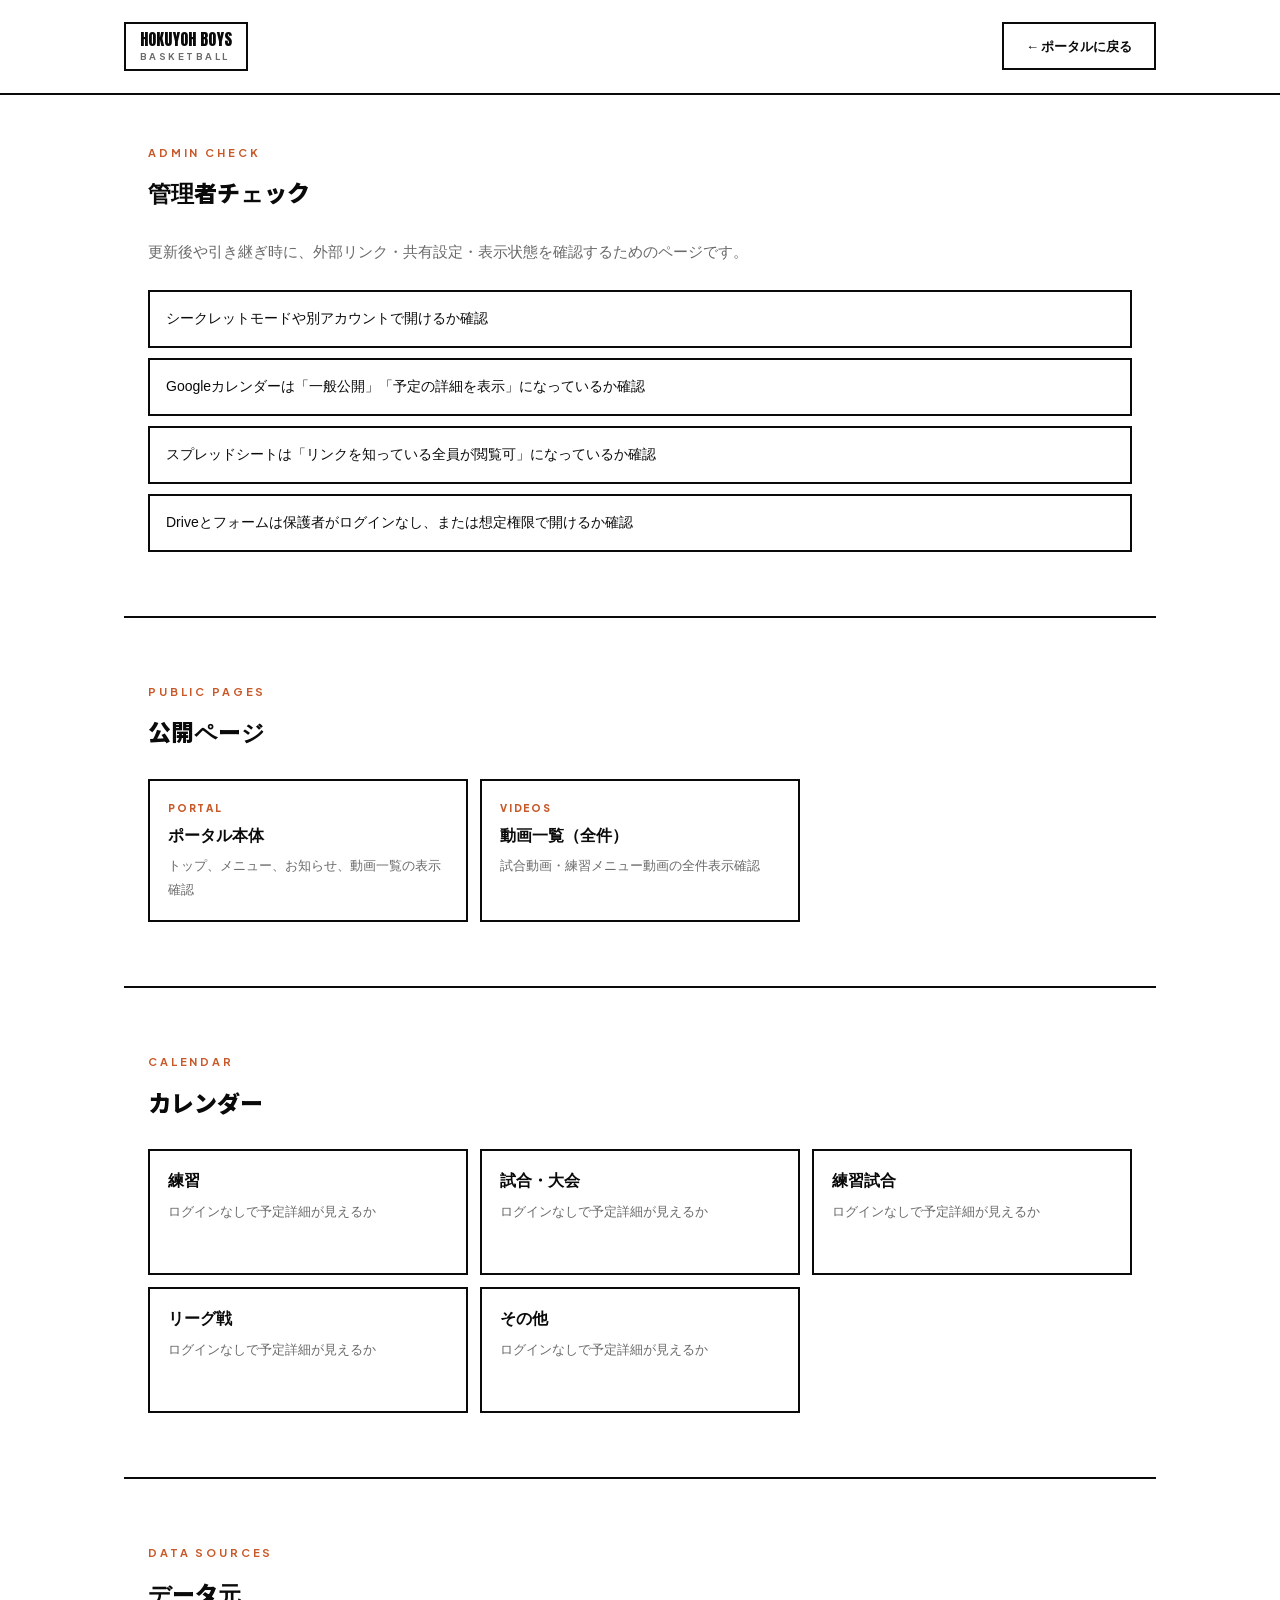
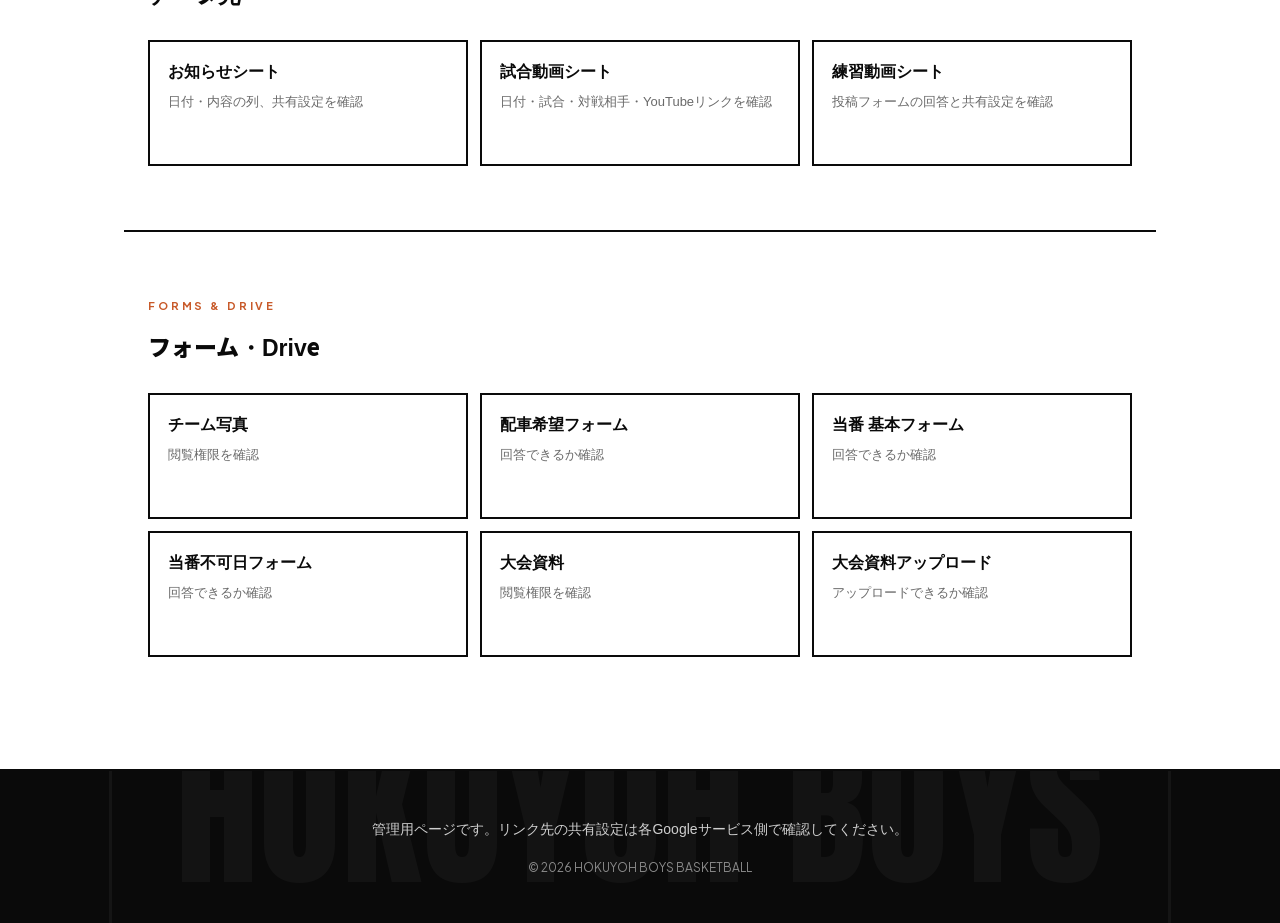
==== docs/admin-check.html @ fb3e1bc6 "Commit to main" ====
<!DOCTYPE html>
<html lang="ja">
<head>
<meta charset="UTF-8">
<meta name="viewport" content="width=device-width, initial-scale=1.0">
<meta name="robots" content="noindex, nofollow">
<meta name="mobile-web-app-capable" content="yes">
<meta name="apple-mobile-web-app-capable" content="yes">
<meta name="apple-mobile-web-app-status-bar-style" content="default">
<meta name="apple-mobile-web-app-title" content="北陽ポータル">
<link rel="apple-touch-icon" href="assets/apple-touch-icon.png">
<link rel="icon" href="assets/favicon.png" type="image/png">
<link rel="manifest" href="site.webmanifest">
<title>管理者チェック｜HOKUYOH BOYS BASKETBALL ポータル</title>
<link rel="stylesheet" href="style.css">
</head>
<body>

<header class="header">
  <div class="header__inner">
    <div class="brand__box">
      <div class="display">HOKUYOH BOYS</div>
      <div class="brand__tagline jk">BASKETBALL</div>
    </div>
    <a class="header__link jk" href="index.html">← ポータルに戻る</a>
  </div>
</header>

<main class="container admin">

  <section class="section" style="padding-top: 48px;">
    <div class="section__inner">
      <div class="section__head">
        <div>
          <span class="section__eyebrow jk">ADMIN CHECK</span>
          <h1 class="section__title jp-heading">管理者チェック</h1>
        </div>
      </div>
      <p class="admin__lead">
        更新後や引き継ぎ時に、外部リンク・共有設定・表示状態を確認するためのページです。
      </p>
      <div class="admin-checklist">
        <div class="admin-checklist__item">シークレットモードや別アカウントで開けるか確認</div>
        <div class="admin-checklist__item">Googleカレンダーは「一般公開」「予定の詳細を表示」になっているか確認</div>
        <div class="admin-checklist__item">スプレッドシートは「リンクを知っている全員が閲覧可」になっているか確認</div>
        <div class="admin-checklist__item">Driveとフォームは保護者がログインなし、または想定権限で開けるか確認</div>
      </div>
    </div>
  </section>

  <section class="section">
    <div class="section__inner">
      <div class="section__head">
        <div><span class="section__eyebrow jk">PUBLIC PAGES</span><h2 class="section__title jp-heading">公開ページ</h2></div>
      </div>
      <div class="admin-grid">
        <a class="admin-card" href="index.html" target="_blank" rel="noopener">
          <span class="today__label jk">Portal</span>
          <strong>ポータル本体</strong>
          <span>トップ、メニュー、お知らせ、動画一覧の表示確認</span>
        </a>
        <a class="admin-card" href="all-videos.html" target="_blank" rel="noopener">
          <span class="today__label jk">Videos</span>
          <strong>動画一覧（全件）</strong>
          <span>試合動画・練習メニュー動画の全件表示確認</span>
        </a>
      </div>
    </div>
  </section>

  <section class="section">
    <div class="section__inner">
      <div class="section__head">
        <div><span class="section__eyebrow jk">CALENDAR</span><h2 class="section__title jp-heading">カレンダー</h2></div>
      </div>
      <div class="admin-grid">
        <a class="admin-card" href="https://calendar.google.com/calendar/embed?src=f33b2dd6ae117cc3875c1f04dac2b86de94c0e66df3f69db5e971a52a82ee30d%40group.calendar.google.com&ctz=Asia%2FTokyo" target="_blank" rel="noopener"><strong>練習</strong><span>ログインなしで予定詳細が見えるか</span></a>
        <a class="admin-card" href="https://calendar.google.com/calendar/embed?src=a0aeb42083234277889b8c1ef3d94ad4afe59b2971ac325bb88499e631e10609%40group.calendar.google.com&ctz=Asia%2FTokyo" target="_blank" rel="noopener"><strong>試合・大会</strong><span>ログインなしで予定詳細が見えるか</span></a>
        <a class="admin-card" href="https://calendar.google.com/calendar/embed?src=bff2c3454f69b077512aec52fa0835a6007d38467eb1fc2a16837f255dcfd620%40group.calendar.google.com&ctz=Asia%2FTokyo" target="_blank" rel="noopener"><strong>練習試合</strong><span>ログインなしで予定詳細が見えるか</span></a>
        <a class="admin-card" href="https://calendar.google.com/calendar/embed?src=8ee065645703dd0fa18f87e4f497f3f7c80d64333608c443c6b4885d3b468a86%40group.calendar.google.com&ctz=Asia%2FTokyo" target="_blank" rel="noopener"><strong>リーグ戦</strong><span>ログインなしで予定詳細が見えるか</span></a>
        <a class="admin-card" href="https://calendar.google.com/calendar/embed?src=2fd1514a8170628d2e4fa2ccfedb0fc47c7da51aa8dce6d6b761136d21fb9f1b%40group.calendar.google.com&ctz=Asia%2FTokyo" target="_blank" rel="noopener"><strong>その他</strong><span>ログインなしで予定詳細が見えるか</span></a>
      </div>
    </div>
  </section>

  <section class="section">
    <div class="section__inner">
      <div class="section__head">
        <div><span class="section__eyebrow jk">DATA SOURCES</span><h2 class="section__title jp-heading">データ元</h2></div>
      </div>
      <div class="admin-grid">
        <a class="admin-card" href="https://docs.google.com/spreadsheets/d/1JIbBC5dvNMUyz2NIgtVdV8S7LgwngiCIgELJ6XBKC8Y/edit?usp=sharing" target="_blank" rel="noopener"><strong>お知らせシート</strong><span>日付・内容の列、共有設定を確認</span></a>
        <a class="admin-card" href="https://docs.google.com/spreadsheets/d/1TBYDvLzq03UqUlb8W3bAm4CMuBT7OX4D_l5q2GUWxJc/edit?usp=sharing" target="_blank" rel="noopener"><strong>試合動画シート</strong><span>日付・試合・対戦相手・YouTubeリンクを確認</span></a>
        <a class="admin-card" href="https://docs.google.com/spreadsheets/d/1ega5Ifh2ofvAGzc5wyMstgb_cxGswxYnz0XauzWERcs/edit" target="_blank" rel="noopener"><strong>練習動画シート</strong><span>投稿フォームの回答と共有設定を確認</span></a>
      </div>
    </div>
  </section>

  <section class="section">
    <div class="section__inner">
      <div class="section__head">
        <div><span class="section__eyebrow jk">FORMS & DRIVE</span><h2 class="section__title jp-heading">フォーム・Drive</h2></div>
      </div>
      <div class="admin-grid">
        <a class="admin-card" href="https://drive.google.com/drive/folders/1US1ZZtTrQlREZBcIR8_s0ObkQHpMFt3a?usp=drive_link" target="_blank" rel="noopener"><strong>チーム写真</strong><span>閲覧権限を確認</span></a>
        <a class="admin-card" href="https://docs.google.com/forms/d/e/1FAIpQLSewkBA9Xbw9gpoaHtSKisRJqU6MnKahSR9RBYTEPT9lPG82Ng/viewform" target="_blank" rel="noopener"><strong>配車希望フォーム</strong><span>回答できるか確認</span></a>
        <a class="admin-card" href="https://docs.google.com/forms/d/e/1FAIpQLSexc1GUbnEHf-nYrasL71NvFEJRjsMeRMphoxka0smc10kjNA/viewform" target="_blank" rel="noopener"><strong>当番 基本フォーム</strong><span>回答できるか確認</span></a>
        <a class="admin-card" href="https://docs.google.com/forms/d/e/1FAIpQLSc7Wv6tM5NeQMb01ODVOfYSDfaX3iw3iLRhPdbBzwfExj3HMw/viewform" target="_blank" rel="noopener"><strong>当番不可日フォーム</strong><span>回答できるか確認</span></a>
        <a class="admin-card" href="https://drive.google.com/drive/folders/1o-R9FhZq-f7QU7wPO_rIx9HqpvuDlwAym5HY-eBxT8ukphk2DDoiSA0kKW3P3Z1fhG0e75tB?usp=drive_link" target="_blank" rel="noopener"><strong>大会資料</strong><span>閲覧権限を確認</span></a>
        <a class="admin-card" href="https://docs.google.com/forms/d/e/1FAIpQLSfRKfWQB95q3oewC-67UZIcWHzhofkTNKBOswudCxiXgHa-Vg/viewform" target="_blank" rel="noopener"><strong>大会資料アップロード</strong><span>アップロードできるか確認</span></a>
      </div>
    </div>
  </section>

</main>

<footer class="footer">
  <div class="watermark" aria-hidden="true">
    <div class="watermark__box">
      <div class="display">HOKUYOH BOYS</div>
      <div class="watermark__tag jk">BASKETBALL</div>
    </div>
  </div>
  <div class="footer__inner">
    <p>管理用ページです。リンク先の共有設定は各Googleサービス側で確認してください。</p>
    <p class="footer__copyright jk">&copy; 2026 HOKUYOH BOYS BASKETBALL</p>
  </div>
</footer>

</body>
</html>
---- docs/style.css ----
/* ===== 埋め込みフォント =====
   Anton（英字ロゴ用）／Noto Sans JP（和文の太字見出し用）／Plus Jakarta Sans（英数字ラベル用）
   お知らせ・動画タイトルなど、保護者やチームが自由に入力する文章にはこれらのフォントを
   当てず、下の「本文フォント」（Hiragino Sans など）のままにしています。
   （見たことのない漢字が来ても文字化けせずに表示されるようにするためです） */
@font-face {
  font-family: "Anton";
  font-weight: 400;
  font-display: swap;
  src: url("assets/fonts/anton.woff2") format("woff2");
}
@font-face {
  font-family: "Noto Sans JP";
  font-weight: 100 900;
  font-display: swap;
  src: url("assets/fonts/noto-sans-jp.woff2") format("woff2-variations"),
       url("assets/fonts/noto-sans-jp.woff2") format("woff2");
}
@font-face {
  font-family: "Plus Jakarta Sans";
  font-weight: 200 800;
  font-display: swap;
  src: url("assets/fonts/plus-jakarta-sans.woff2") format("woff2-variations"),
       url("assets/fonts/plus-jakarta-sans.woff2") format("woff2");
}

/* ===== 基本設定 ===== */
:root {
  --paper: #ffffff;
  --ink: #0a0a0a;
  --ink-soft: #6a6a6a;
  --rust: #c85a2a;
  --line: #0a0a0a;
  --tile-bg: #111111;
  --wm-opacity: 0.045;
}

* {
  box-sizing: border-box;
}

html {
  scroll-behavior: smooth;
}

body {
  margin: 0;
  background: var(--paper);
  color: var(--ink);
  font-family: "Hiragino Kaku Gothic ProN", "Hiragino Sans", "Yu Gothic", Meiryo, sans-serif;
  font-size: 16px;
  line-height: 1.85;
  -webkit-font-smoothing: antialiased;
}

a {
  color: inherit;
  text-decoration: none;
}

/* 英字ラベル・数字用（見出しの飾り文字や日付チップなど、内容が決まっている場所だけに使う） */
.jk {
  font-family: "Plus Jakarta Sans", -apple-system, "Helvetica Neue", Arial, sans-serif;
}

/* ロゴ・大見出し用の極太コンデンス体（英字のみ） */
.display {
  font-family: "Anton", Impact, sans-serif;
  font-weight: 400;
  text-transform: uppercase;
  letter-spacing: 0.01em;
}

/* 和文の太字見出し（メニュー名・セクション名など、スプレッドシートから来ない固定テキストだけに使う） */
.jp-heading {
  font-family: "Noto Sans JP", "Hiragino Sans", sans-serif;
  font-weight: 900;
}

.container {
  max-width: 1080px;
  margin: 0 auto;
  padding: 0 24px 48px;
}

/* ===== ロゴの箱組みをうっすら背景に出す共通パーツ ===== */
.watermark {
  position: absolute;
  inset: 0;
  display: flex;
  align-items: center;
  justify-content: center;
  pointer-events: none;
  overflow: hidden;
  z-index: 0;
}

.watermark__box {
  border: 3px solid var(--ink);
  opacity: var(--wm-opacity);
  padding: clamp(14px, 3vw, 32px) clamp(28px, 6vw, 64px);
  text-align: center;
  white-space: nowrap;
}

.watermark__box .display {
  font-size: clamp(56px, 13vw, 180px);
  line-height: 0.95;
}

.watermark__box .watermark__tag {
  font-size: clamp(12px, 2.6vw, 28px);
  letter-spacing: 0.32em;
  margin-top: clamp(8px, 2vw, 18px);
  font-weight: 700;
}

.footer .watermark__box {
  border-color: var(--paper);
}

/* ===== ヘッダー ===== */
.header {
  border-bottom: 2px solid var(--line);
  position: relative;
  z-index: 1;
}

.header__inner {
  max-width: 1080px;
  margin: 0 auto;
  padding: 22px 24px;
  display: flex;
  align-items: center;
  justify-content: space-between;
  gap: 16px;
  flex-wrap: wrap;
}

.brand__box {
  display: inline-flex;
  flex-direction: column;
  border: 2px solid var(--line);
  padding: 7px 14px;
  line-height: 1;
}

.brand__box .display {
  font-size: 16px;
}

.brand__tagline {
  font-size: 9.5px;
  font-weight: 700;
  letter-spacing: 0.26em;
  color: var(--ink-soft);
  margin-top: 5px;
}

.header__link {
  font-size: 13px;
  font-weight: 700;
  padding: 10px 22px;
  border: 2px solid var(--line);
  white-space: nowrap;
}

/* ===== ヒーロー ===== */
.hero {
  position: relative;
  max-width: 1080px;
  margin: 0 auto;
  padding: 88px 24px 64px;
  text-align: center;
  overflow: hidden;
}

.hero__content {
  position: relative;
  z-index: 1;
}

.hero__eyebrow {
  font-size: 12px;
  font-weight: 700;
  letter-spacing: 0.32em;
  color: var(--rust);
  margin: 0 0 28px;
}

.hero__title {
  margin: 0;
  font-size: clamp(44px, 9vw, 76px);
  line-height: 0.96;
}

.hero__rule {
  width: 64px;
  height: 2px;
  background: var(--ink);
  margin: 32px auto;
  border: none;
}

.hero__text {
  max-width: 32em;
  margin: 0 auto;
  color: var(--ink-soft);
  font-size: 15px;
}

/* ===== 今週やること ===== */
.today {
  max-width: 1080px;
  margin: 0 auto;
  padding: 12px 24px 28px;
  position: relative;
  z-index: 1;
}

.today__head {
  margin-bottom: 16px;
}

.today__title {
  margin: 0;
  font-size: 23px;
}

.today__grid {
  display: grid;
  grid-template-columns: 1fr;
  gap: 12px;
}

@media (min-width: 760px) {
  .today__grid {
    grid-template-columns: 1.35fr 1fr 1fr;
  }
}

.today__item {
  display: flex;
  flex-direction: column;
  gap: 5px;
  min-height: 118px;
  border: 2px solid var(--line);
  padding: 18px;
  background: var(--paper);
}

.today__item--strong {
  background: var(--ink);
  color: var(--paper);
}

.today__label {
  font-size: 10px;
  font-weight: 800;
  letter-spacing: 0.18em;
  color: var(--rust);
  text-transform: uppercase;
}

.today__item--strong .today__label {
  color: #f2a077;
}

.today__item strong {
  font-size: 17px;
  line-height: 1.45;
}

.today__item span:last-child {
  color: var(--ink-soft);
  font-size: 13px;
}

.today__item--strong span:last-child {
  color: #d8d8d8;
}

.today__item--videos {
  min-height: 0;
}

.today-video-list {
  list-style: none;
  margin: 4px 0 0;
  padding: 0;
  display: grid;
  gap: 7px;
}

.today-video-list li {
  display: grid;
  grid-template-columns: auto 1fr;
  gap: 8px;
  align-items: baseline;
  font-size: 12.5px;
  line-height: 1.5;
}

.today-video-list__date {
  font-family: "Plus Jakarta Sans", -apple-system, "Helvetica Neue", Arial, sans-serif;
  font-size: 10.5px;
  font-weight: 800;
  color: var(--rust);
  white-space: nowrap;
}

.today-video-list a {
  min-width: 0;
  overflow: hidden;
  text-overflow: ellipsis;
  white-space: nowrap;
  border-bottom: 1px solid currentColor;
}

.today__link {
  margin-top: auto;
  align-self: flex-start;
  font-size: 12px;
  font-weight: 800;
  border-bottom: 2px solid var(--ink);
}

.today-news-list {
  list-style: none;
  margin: 4px 0 0;
  padding: 0;
}

.today-news-list li {
  display: grid;
  gap: 5px;
  font-size: 13px;
  line-height: 1.55;
}

/* ===== メニュー（写真タイル） ===== */
.menu {
  max-width: 1080px;
  margin: 0 auto;
  padding: 8px 24px 0;
  position: relative;
  z-index: 1;
}

.menu__lede {
  display: flex;
  align-items: baseline;
  gap: 16px;
  margin-bottom: 28px;
}

.menu__lede .display {
  font-size: 22px;
}

.menu__lede span.jk {
  font-size: 11px;
  color: var(--rust);
  font-weight: 700;
  letter-spacing: 0.12em;
}

.menu__grid {
  display: grid;
  grid-template-columns: 1fr;
  gap: 24px;
}

@media (min-width: 640px) {
  .menu__grid { grid-template-columns: 1fr 1fr; }
}

@media (min-width: 980px) {
  .menu__grid { grid-template-columns: repeat(4, 1fr); }
}

.tile {
  display: flex;
  flex-direction: column;
  border: 2px solid var(--line);
  background: var(--paper);
  box-shadow: 0 1px 2px rgba(10, 10, 10, 0.05);
  transition: transform 0.25s ease, box-shadow 0.25s ease;
  opacity: 0;
  animation: tileFadeInUp 0.5s ease both;
}

@keyframes tileFadeInUp {
  from {
    opacity: 0;
    transform: translateY(10px);
  }
  to {
    opacity: 1;
    transform: translateY(0);
  }
}

.menu__grid > .tile:nth-child(1) { animation-delay: 0s; }
.menu__grid > .tile:nth-child(2) { animation-delay: 0.06s; }
.menu__grid > .tile:nth-child(3) { animation-delay: 0.12s; }
.menu__grid > .tile:nth-child(4) { animation-delay: 0.18s; }
.menu__grid > .tile:nth-child(5) { animation-delay: 0.24s; }
.menu__grid > .tile:nth-child(6) { animation-delay: 0.3s; }
.menu__grid > .tile:nth-child(7) { animation-delay: 0.36s; }
.menu__grid > .tile:nth-child(8) { animation-delay: 0.42s; }

@media (hover: hover) and (pointer: fine) {
  .tile:hover {
    transform: translateY(-3px);
    box-shadow: 0 14px 28px -14px rgba(10, 10, 10, 0.3);
  }
}

/* アイコン部分：カテゴリーごとの太いアイコンイラストを表示する場所 */
.tile__photo {
  position: relative;
  overflow: visible;
  background: var(--paper);
  display: flex;
  align-items: center;
  justify-content: center;
  padding: 34px 16px 26px;
}

.tile__icon {
  height: 64px;
  width: auto;
  max-width: 100%;
  flex-shrink: 0;
  transition: transform 0.25s ease;
}

@media (hover: hover) and (pointer: fine) {
  .tile:hover .tile__icon {
    transform: translateY(-2px) scale(1.5);
  }
}

.tile__caption {
  border-top: 2px solid var(--line);
  padding: 18px 18px 20px;
  background: var(--paper);
  display: flex;
  flex-direction: column;
  gap: 8px;
  flex: 1;
  text-align: center;
}

.tile__title {
  margin: 0;
  font-size: 17px;
}

.tile__eyebrow {
  margin: 0 0 4px;
  font-size: 10.5px;
  font-weight: 700;
  letter-spacing: 0.18em;
  color: var(--ink-soft);
  text-transform: uppercase;
}

.tile__desc {
  margin: 0;
  font-size: 12.5px;
  color: var(--ink-soft);
  flex: 1;
}

.tile__actions {
  display: flex;
  gap: 8px;
}

.tile__actions--stack {
  flex-direction: column;
}

.tile__actions--wrap {
  flex-wrap: wrap;
}

.tile__actions--wrap .btn {
  flex: 1 1 calc(50% - 4px);
}

.tile__actions--wrap .btn:last-child:nth-child(odd) {
  flex-basis: 100%;
}

.tile--calendar .tile__caption {
  gap: 6px;
}

.tile--calendar .tile__desc {
  flex: 0;
}

.tile--calendar .tile__actions--stack {
  gap: 7px;
  margin-top: auto;
}

.tile--calendar .tile__actions--stack > .btn {
  padding-block: 12px;
}

.tile--calendar .tile__actions--wrap {
  display: grid;
  grid-template-columns: repeat(3, minmax(0, 1fr));
  gap: 6px;
}

.tile--calendar .tile__actions--wrap .btn {
  flex: none;
  min-height: 30px;
  padding: 6px 7px;
  font-size: 11px;
  line-height: 1.15;
}

.btn {
  display: inline-flex;
  align-items: center;
  justify-content: center;
  flex: 1;
  padding: 11px 12px;
  font-size: 13px;
  font-weight: 700;
  border: 2px solid var(--line);
  transition: background-color 0.2s ease, padding 0.2s ease;
}

.btn--fill {
  background: var(--ink);
  color: var(--paper);
  border-color: var(--ink);
}

.btn--line {
  background: transparent;
  color: var(--ink);
}

@media (hover: hover) and (pointer: fine) {
  .btn:hover {
    padding-left: 18px;
    padding-right: 6px;
  }

  .btn--fill:hover {
    background: #000000;
  }

  .btn--line:hover {
    background: rgba(10, 10, 10, 0.06);
  }
}

/* ===== お知らせ・予定・動画一覧 ===== */
.section {
  position: relative;
  max-width: 1080px;
  margin: 0 auto;
  padding: 64px 24px;
}

.section__inner {
  position: relative;
  z-index: 1;
}

.section + .section {
  border-top: 2px solid var(--line);
}

.section__head {
  display: flex;
  align-items: baseline;
  justify-content: space-between;
  gap: 12px;
  margin-bottom: 26px;
  flex-wrap: wrap;
}

.section__eyebrow {
  display: block;
  font-size: 11px;
  font-weight: 700;
  letter-spacing: 0.26em;
  color: var(--rust);
  margin-bottom: 8px;
}

.section__title {
  margin: 0;
  font-size: 23px;
}

.section__more {
  font-size: 12.5px;
  font-weight: 700;
  border-bottom: 2px solid var(--ink);
}

.columns {
  display: grid;
  grid-template-columns: 1fr;
  gap: 48px;
}

@media (min-width: 720px) {
  .columns { grid-template-columns: 1fr 1fr; }
}

/* 今後の予定（手入力）・お知らせ（スプレッドシート自動表示）共通のリスト */
.info-list {
  list-style: none;
  margin: 0;
  padding: 0;
}

.info-list li {
  display: flex;
  align-items: flex-start;
  gap: 14px;
  padding: 14px 0;
  border-bottom: 1px solid var(--line);
  font-size: 14.5px;
}

.info-list li:last-child {
  border-bottom: none;
}

.info-list__date {
  display: inline-flex;
  flex-shrink: 0;
  align-items: center;
  justify-content: center;
  min-width: 62px;
  padding: 4px 6px;
  border: 2px solid var(--line);
  font-size: 12px;
  font-weight: 700;
  font-variant-numeric: tabular-nums;
  font-family: "Plus Jakarta Sans", -apple-system, "Helvetica Neue", Arial, sans-serif;
}

.info-list__tag {
  display: inline-block;
  font-size: 10px;
  font-weight: 700;
  letter-spacing: 0.05em;
  color: #ffffff !important;
  background: var(--rust);
  padding: 2px 6px;
  margin-right: 8px;
  vertical-align: 2px;
}

/* ===== 試合動画・練習メニュー動画一覧（スプレッドシートから読み込み） ===== */
.video-list {
  list-style: none;
  margin: 0 0 12px;
  padding: 0;
}

.video-item {
  display: flex;
  flex-wrap: wrap;
  align-items: center;
  gap: 8px 16px;
  padding: 15px 0;
  border-bottom: 1px solid var(--line);
}

.video-item:last-child {
  border-bottom: none;
}

.video-item__date {
  min-width: 62px;
  padding: 4px 6px;
  border: 2px solid var(--line);
  text-align: center;
  font-size: 12px;
  font-weight: 700;
  font-variant-numeric: tabular-nums;
  font-family: "Plus Jakarta Sans", -apple-system, "Helvetica Neue", Arial, sans-serif;
}

.video-item__title {
  flex: 1 1 200px;
  font-size: 14.5px;
}

.video-item__link {
  flex-shrink: 0;
  font-size: 13px;
  font-weight: 700;
  border-bottom: 2px solid var(--ink);
}

.video-list__loading {
  padding: 10px 0;
  color: var(--ink-soft);
  font-size: 14px;
}

.video-list__fallback {
  margin: 0 0 12px;
  font-size: 14px;
  color: var(--ink-soft);
}

.video-list__more {
  margin: 0;
  font-size: 13px;
  color: var(--ink-soft);
}

/* ===== 管理者チェックページ ===== */
.admin__lead {
  margin: 0;
  max-width: 46em;
  color: var(--ink-soft);
  font-size: 14.5px;
}

.admin-checklist {
  display: grid;
  gap: 10px;
  margin-top: 24px;
}

.admin-checklist__item {
  border: 2px solid var(--line);
  padding: 14px 16px;
  font-size: 14px;
}

.admin-grid {
  display: grid;
  grid-template-columns: 1fr;
  gap: 12px;
}

@media (min-width: 720px) {
  .admin-grid {
    grid-template-columns: 1fr 1fr;
  }
}

@media (min-width: 1040px) {
  .admin-grid {
    grid-template-columns: 1fr 1fr 1fr;
  }
}

.admin-card {
  display: flex;
  flex-direction: column;
  gap: 7px;
  min-height: 126px;
  border: 2px solid var(--line);
  padding: 18px;
  background: var(--paper);
}

.admin-card strong {
  font-size: 16px;
  line-height: 1.45;
}

.admin-card span:last-child {
  color: var(--ink-soft);
  font-size: 13px;
}

/* ===== フッター ===== */
.footer {
  position: relative;
  background: var(--ink);
  color: #cfcfcf;
  border-top: 2px solid var(--line);
  overflow: hidden;
  text-align: center;
  padding: 32px 16px;
  font-size: 14px;
}

.footer__inner {
  position: relative;
  z-index: 1;
  max-width: 1080px;
  margin: 0 auto;
}

.footer__copyright {
  margin-top: 8px;
  color: #8a8a8a;
  font-size: 12px;
}

/* ===== motion を減らす設定のユーザーへの配慮 ===== */
@media (prefers-reduced-motion: reduce) {
  html {
    scroll-behavior: auto !important;
  }

  * {
    animation-duration: 0.001ms !important;
    animation-delay: 0s !important;
    animation-iteration-count: 1 !important;
    transition-duration: 0.001ms !important;
  }

  .tile {
    opacity: 1;
    transform: none;
  }
}
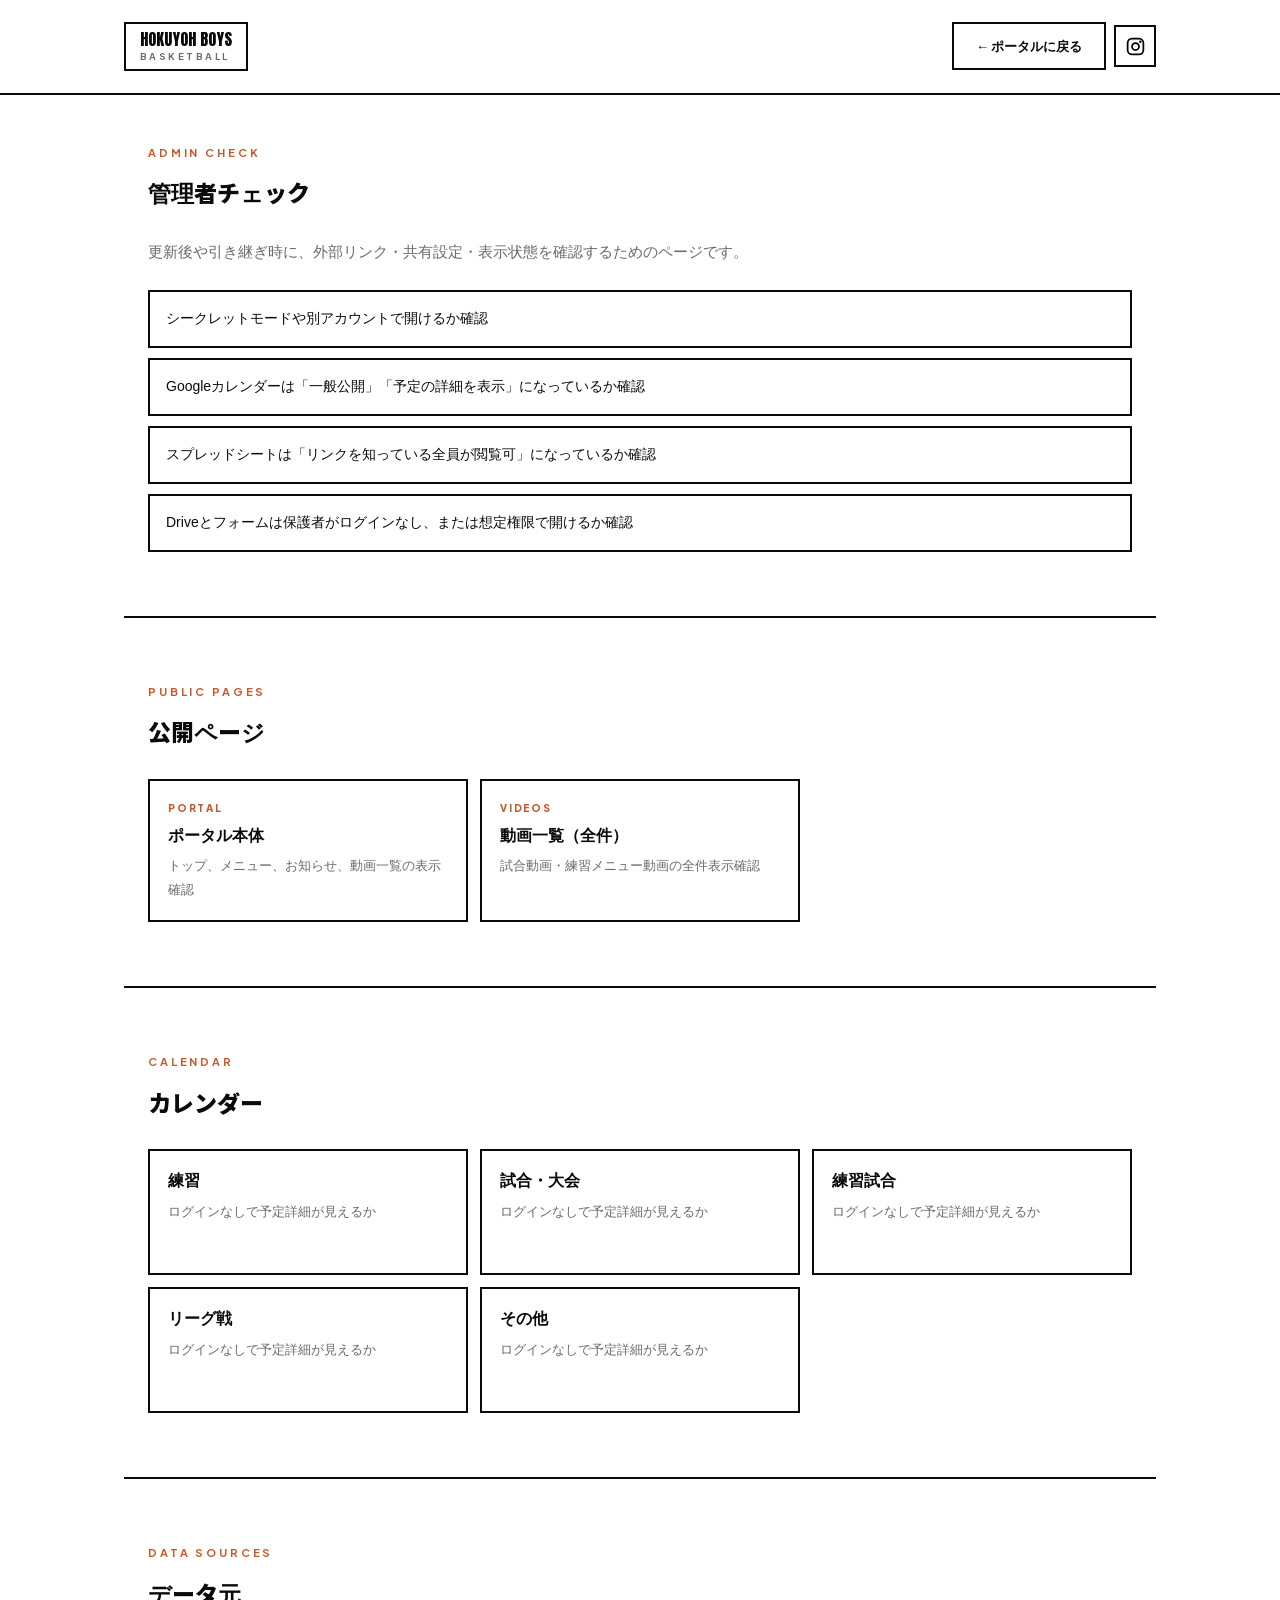
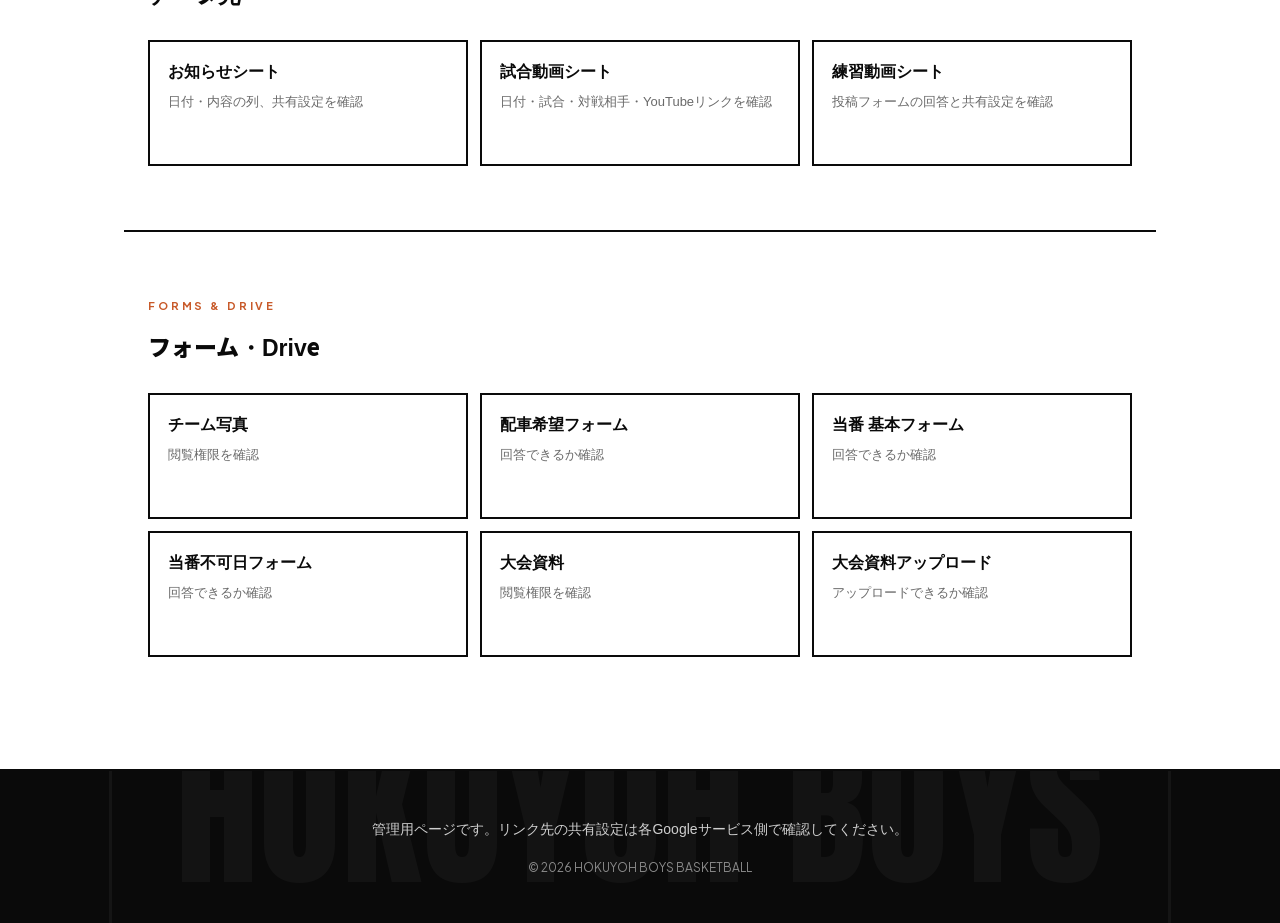
==== commit e77caceb: "Commit to main" ====
--- a/docs/admin-check.html
+++ b/docs/admin-check.html
@@ -22,7 +22,12 @@
       <div class="display">HOKUYOH BOYS</div>
       <div class="brand__tagline jk">BASKETBALL</div>
     </div>
-    <a class="header__link jk" href="index.html">← ポータルに戻る</a>
+    <nav class="header__nav" aria-label="サイト内リンク">
+      <a class="header__link jk" href="index.html">← ポータルに戻る</a>
+      <a class="header__icon-link" href="https://www.instagram.com/hokuyohboys?igsh=MXd3dXAxMHlmZWVmdQ==" target="_blank" rel="noopener" aria-label="Instagramを開く">
+        <img src="assets/icons/instagram.svg" alt="" aria-hidden="true">
+      </a>
+    </nav>
   </div>
 </header>
 
--- a/docs/style.css
+++ b/docs/style.css
@@ -157,12 +157,49 @@
   margin-top: 5px;
 }
 
+.header__nav {
+  display: inline-flex;
+  align-items: center;
+  gap: 8px;
+  flex-wrap: wrap;
+  justify-content: flex-end;
+}
+
 .header__link {
   font-size: 13px;
   font-weight: 700;
   padding: 10px 22px;
   border: 2px solid var(--line);
   white-space: nowrap;
+}
+
+.header__icon-link {
+  display: inline-flex;
+  align-items: center;
+  justify-content: center;
+  width: 42px;
+  height: 42px;
+  border: 2px solid var(--line);
+  color: var(--ink);
+  background: var(--paper);
+}
+
+.header__icon-link img {
+  width: 21px;
+  height: 21px;
+  display: block;
+}
+
+@media (hover: hover) and (pointer: fine) {
+  .header__link:hover,
+  .header__icon-link:hover {
+    background: var(--ink);
+    color: var(--paper);
+  }
+
+  .header__icon-link:hover img {
+    filter: invert(1);
+  }
 }
 
 /* ===== ヒーロー ===== */
@@ -709,6 +746,29 @@
   border-bottom: 2px solid var(--ink);
 }
 
+.video-group {
+  margin: 0 0 26px;
+}
+
+.video-group__title {
+  display: inline-flex;
+  align-items: center;
+  margin: 0 0 8px;
+  padding: 5px 10px;
+  border: 2px solid var(--line);
+  background: var(--ink);
+  color: var(--paper);
+  font-size: 15px;
+}
+
+.video-list--grouped {
+  margin-bottom: 0;
+}
+
+.video-list--grouped .video-item {
+  padding-block: 12px;
+}
+
 .video-list__loading {
   padding: 10px 0;
   color: var(--ink-soft);
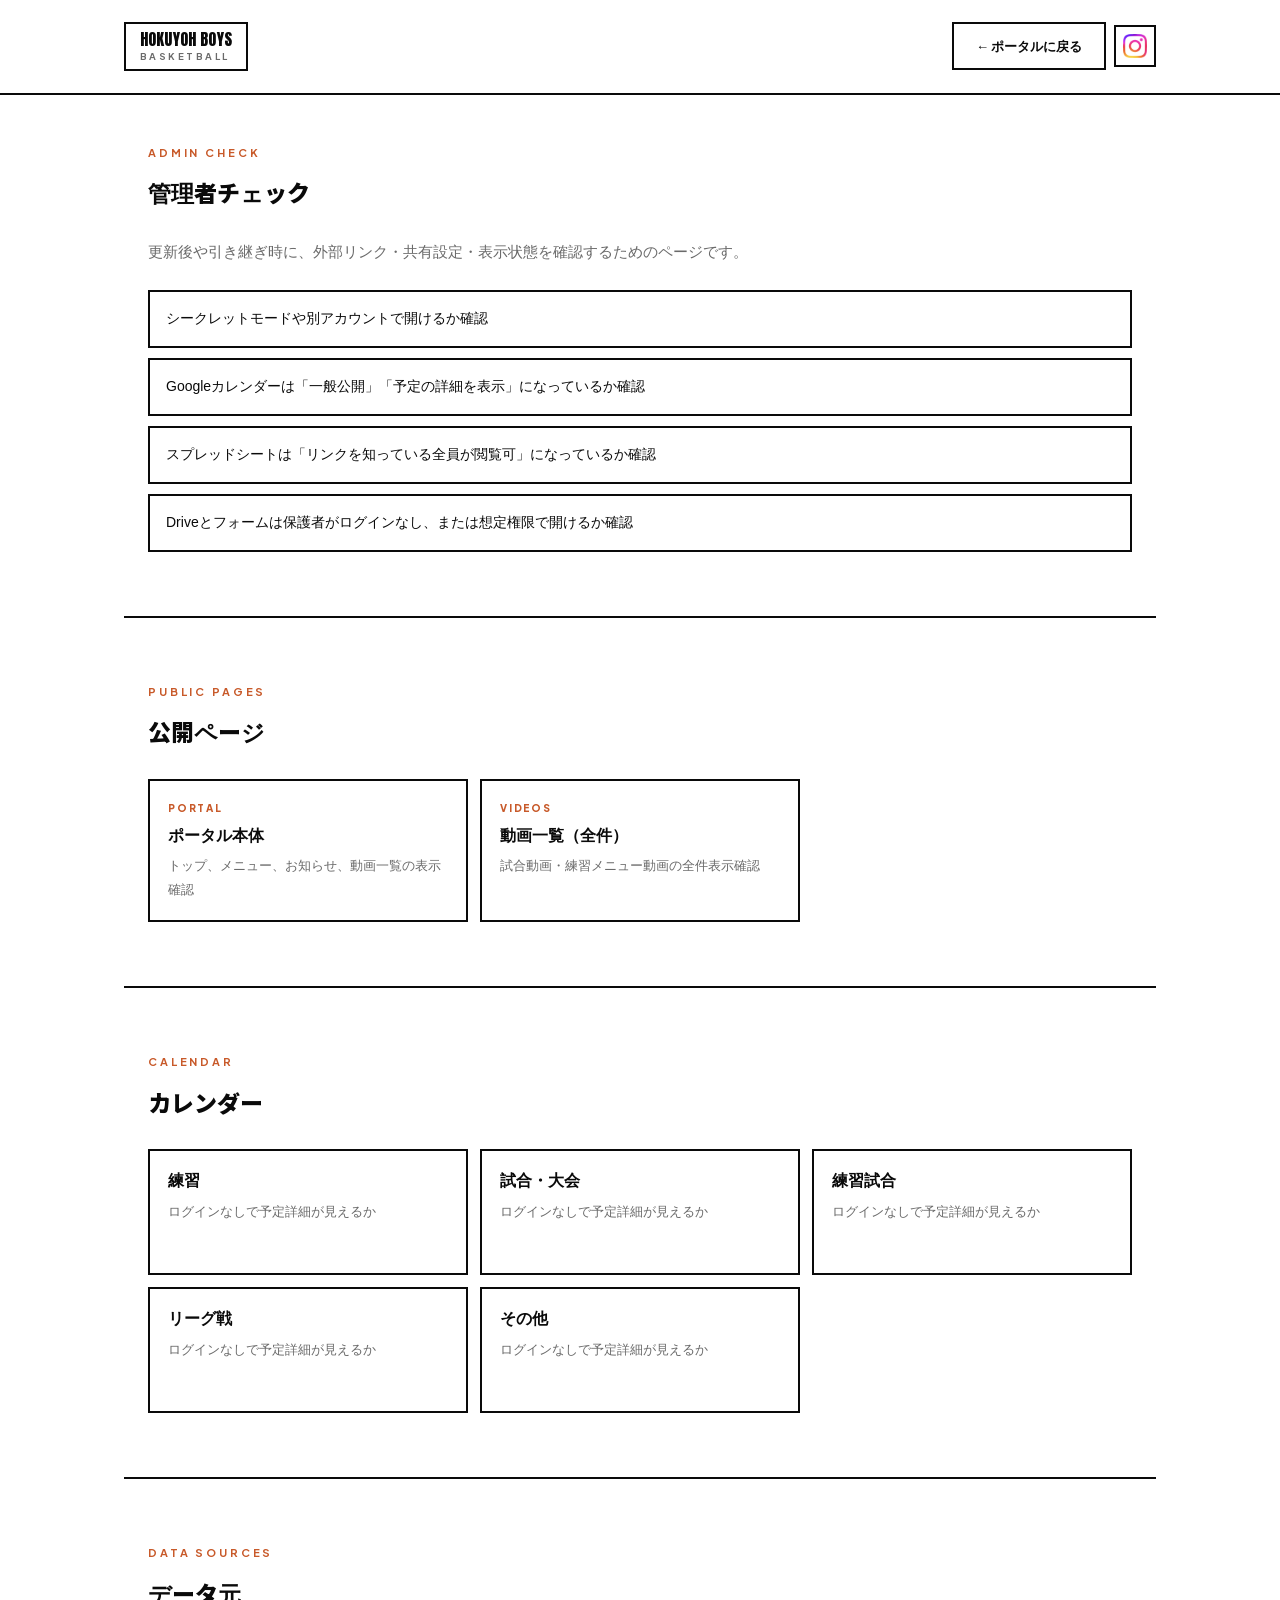
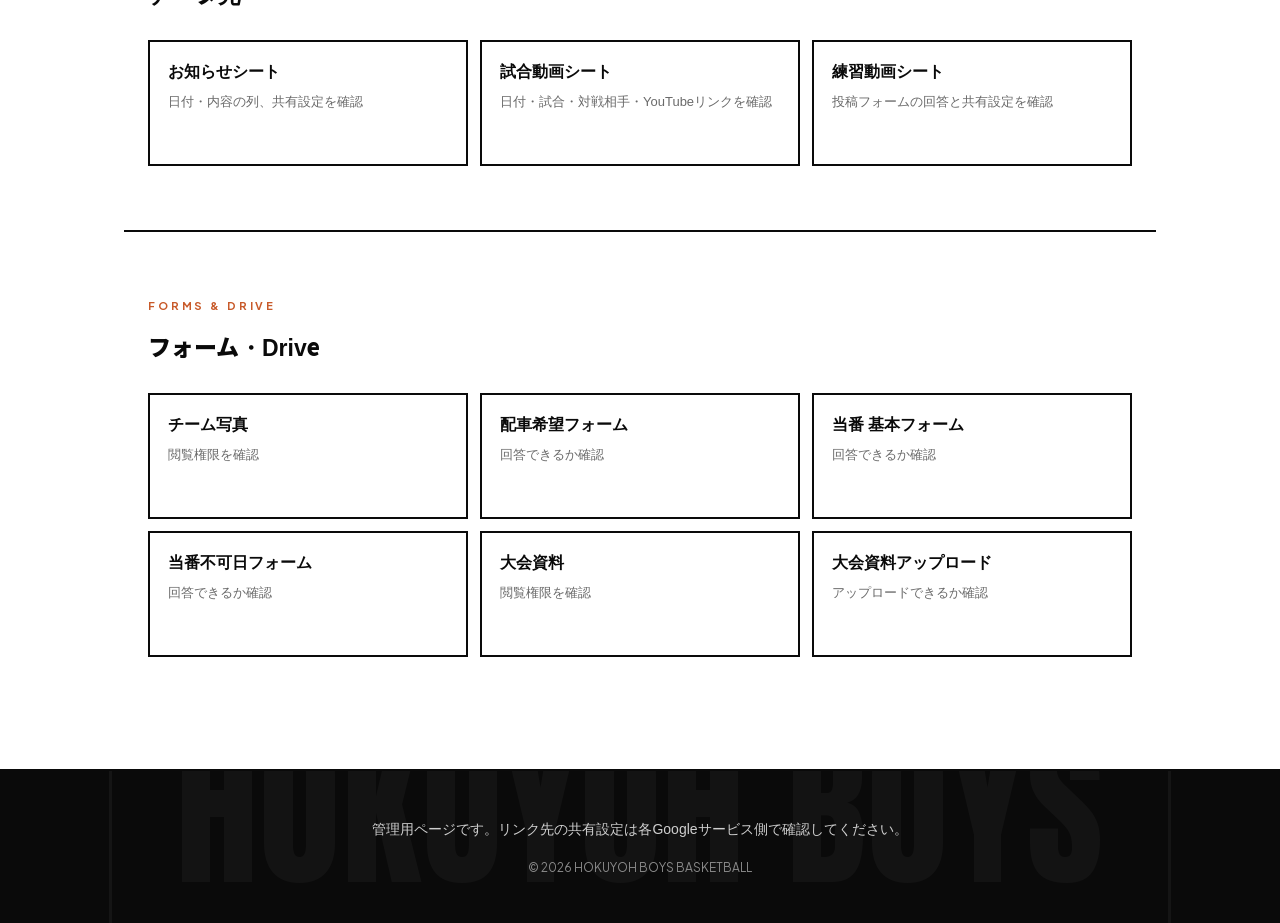
==== commit 2a58071f: "Commit to main" ====
--- a/docs/admin-check.html
+++ b/docs/admin-check.html
@@ -25,7 +25,7 @@
     <nav class="header__nav" aria-label="サイト内リンク">
       <a class="header__link jk" href="index.html">← ポータルに戻る</a>
       <a class="header__icon-link" href="https://www.instagram.com/hokuyohboys?igsh=MXd3dXAxMHlmZWVmdQ==" target="_blank" rel="noopener" aria-label="Instagramを開く">
-        <img src="assets/icons/instagram.svg" alt="" aria-hidden="true">
+        <img src="assets/icons/instagram.png" alt="" aria-hidden="true">
       </a>
     </nav>
   </div>
--- a/docs/style.css
+++ b/docs/style.css
@@ -185,8 +185,8 @@
 }
 
 .header__icon-link img {
-  width: 21px;
-  height: 21px;
+  width: 24px;
+  height: 24px;
   display: block;
 }
 
@@ -195,10 +195,6 @@
   .header__icon-link:hover {
     background: var(--ink);
     color: var(--paper);
-  }
-
-  .header__icon-link:hover img {
-    filter: invert(1);
   }
 }
 
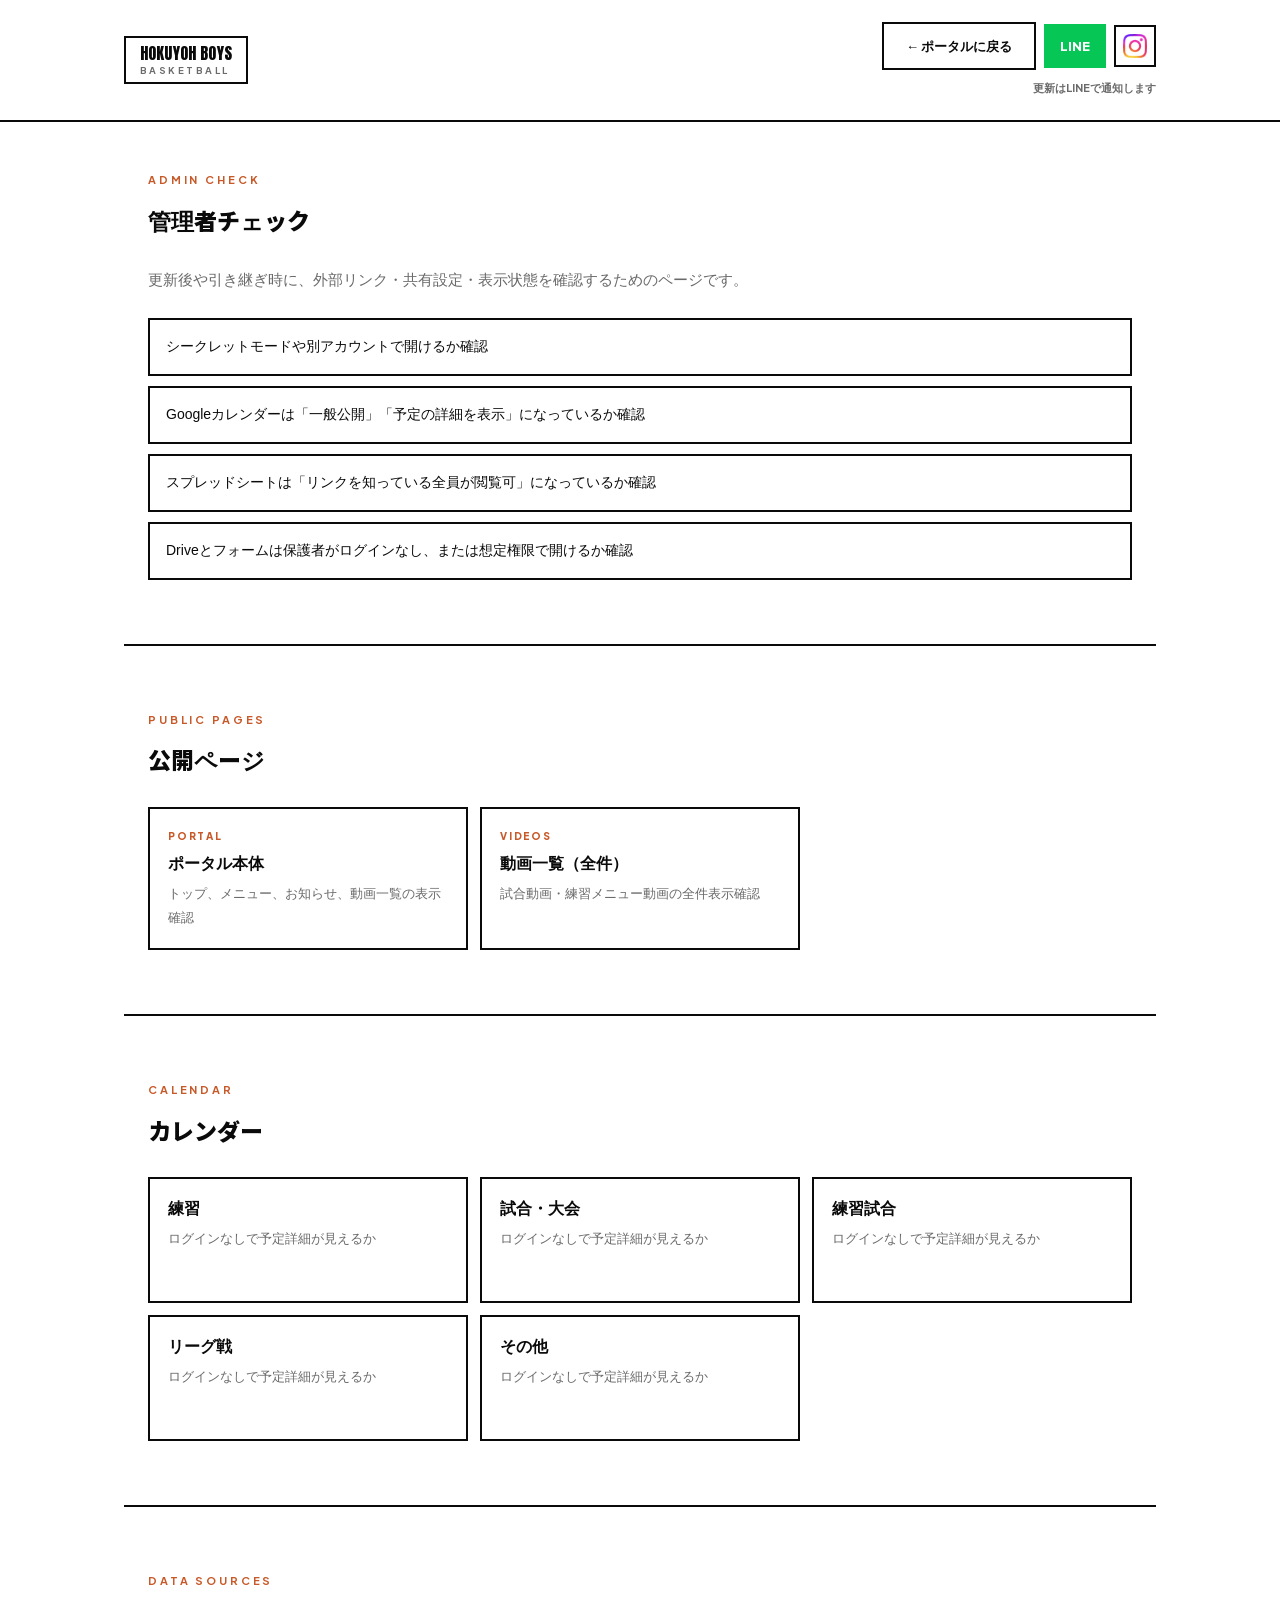
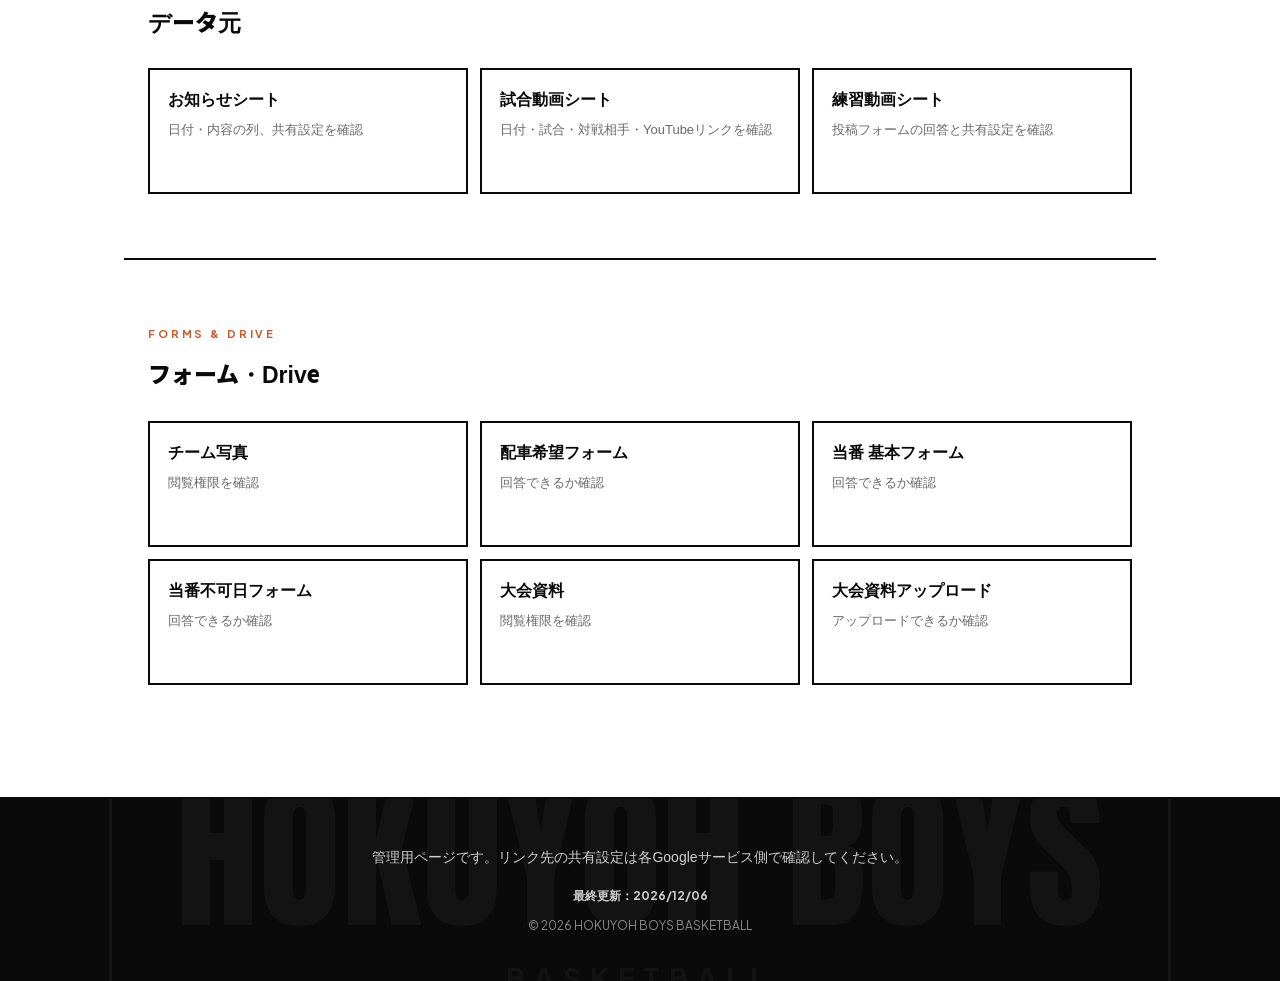
==== commit ca422c8f: "Commit to main" ====
--- a/docs/admin-check.html
+++ b/docs/admin-check.html
@@ -24,9 +24,11 @@
     </div>
     <nav class="header__nav" aria-label="サイト内リンク">
       <a class="header__link jk" href="index.html">← ポータルに戻る</a>
+      <a class="header__line-link jk" href="#LINE_URL">LINE</a>
       <a class="header__icon-link" href="https://www.instagram.com/hokuyohboys?igsh=MXd3dXAxMHlmZWVmdQ==" target="_blank" rel="noopener" aria-label="Instagramを開く">
         <img src="assets/icons/instagram.png" alt="" aria-hidden="true">
       </a>
+      <span class="header__notice jk">更新はLINEで通知します</span>
     </nav>
   </div>
 </header>
@@ -128,9 +130,12 @@
   </div>
   <div class="footer__inner">
     <p>管理用ページです。リンク先の共有設定は各Googleサービス側で確認してください。</p>
+    <p class="footer__updated jk" data-last-modified>最終更新：--/--/--</p>
     <p class="footer__copyright jk">&copy; 2026 HOKUYOH BOYS BASKETBALL</p>
   </div>
 </footer>
 
+<script src="site.js" defer></script>
+
 </body>
 </html>
--- a/docs/style.css
+++ b/docs/style.css
@@ -33,6 +33,11 @@
   --line: #0a0a0a;
   --tile-bg: #111111;
   --wm-opacity: 0.045;
+  --calendar-practice: #2563eb;
+  --calendar-game: #dc2626;
+  --calendar-scrimmage: #16a34a;
+  --calendar-league: #c85a2a;
+  --calendar-other: #6b7280;
 }
 
 * {
@@ -173,6 +178,20 @@
   white-space: nowrap;
 }
 
+.header__line-link {
+  display: inline-flex;
+  align-items: center;
+  justify-content: center;
+  min-height: 42px;
+  padding: 8px 14px;
+  border: 2px solid #06c755;
+  background: #06c755;
+  color: #ffffff;
+  font-size: 13px;
+  font-weight: 900;
+  white-space: nowrap;
+}
+
 .header__icon-link {
   display: inline-flex;
   align-items: center;
@@ -188,6 +207,14 @@
   width: 24px;
   height: 24px;
   display: block;
+}
+
+.header__notice {
+  flex-basis: 100%;
+  color: var(--ink-soft);
+  font-size: 11px;
+  font-weight: 700;
+  text-align: right;
 }
 
 @media (hover: hover) and (pointer: fine) {
@@ -195,6 +222,11 @@
   .header__icon-link:hover {
     background: var(--ink);
     color: var(--paper);
+  }
+
+  .header__line-link:hover {
+    background: #04a948;
+    border-color: #04a948;
   }
 }
 
@@ -559,6 +591,12 @@
   line-height: 1.15;
 }
 
+.calendar-chip--practice { --chip-color: var(--calendar-practice); }
+.calendar-chip--game { --chip-color: var(--calendar-game); }
+.calendar-chip--scrimmage { --chip-color: var(--calendar-scrimmage); }
+.calendar-chip--league { --chip-color: var(--calendar-league); }
+.calendar-chip--other { --chip-color: var(--calendar-other); }
+
 .btn {
   display: inline-flex;
   align-items: center;
@@ -580,6 +618,11 @@
 .btn--line {
   background: transparent;
   color: var(--ink);
+}
+
+.btn.calendar-chip {
+  border-color: var(--chip-color);
+  color: var(--chip-color);
 }
 
 @media (hover: hover) and (pointer: fine) {
@@ -687,6 +730,36 @@
   font-family: "Plus Jakarta Sans", -apple-system, "Helvetica Neue", Arial, sans-serif;
 }
 
+.date-label--practice,
+.info-list__date--practice {
+  border-color: var(--calendar-practice);
+  color: var(--calendar-practice);
+}
+
+.date-label--game,
+.info-list__date--game {
+  border-color: var(--calendar-game);
+  color: var(--calendar-game);
+}
+
+.date-label--scrimmage,
+.info-list__date--scrimmage {
+  border-color: var(--calendar-scrimmage);
+  color: var(--calendar-scrimmage);
+}
+
+.date-label--league,
+.info-list__date--league {
+  border-color: var(--calendar-league);
+  color: var(--calendar-league);
+}
+
+.date-label--other,
+.info-list__date--other {
+  border-color: var(--calendar-other);
+  color: var(--calendar-other);
+}
+
 .info-list__tag {
   display: inline-block;
   font-size: 10px;
@@ -697,6 +770,32 @@
   padding: 2px 6px;
   margin-right: 8px;
   vertical-align: 2px;
+}
+
+.deadline-badge {
+  display: inline-flex;
+  align-items: center;
+  margin-left: 8px;
+  padding: 3px 7px;
+  border: 2px solid var(--line);
+  font-size: 11px;
+  font-weight: 900;
+  line-height: 1;
+  vertical-align: 1px;
+}
+
+.deadline-badge--due {
+  background: #b42318;
+  color: #ffffff;
+}
+
+.deadline-badge--closed {
+  background: #8a8a8a;
+  color: #ffffff;
+}
+
+.is-deadline-closed {
+  color: var(--ink-soft);
 }
 
 /* ===== 試合動画・練習メニュー動画一覧（スプレッドシートから読み込み） ===== */
@@ -860,6 +959,13 @@
   margin: 0 auto;
 }
 
+.footer__updated {
+  margin: 10px 0 0;
+  color: #cfcfcf;
+  font-size: 12px;
+  font-weight: 700;
+}
+
 .footer__copyright {
   margin-top: 8px;
   color: #8a8a8a;
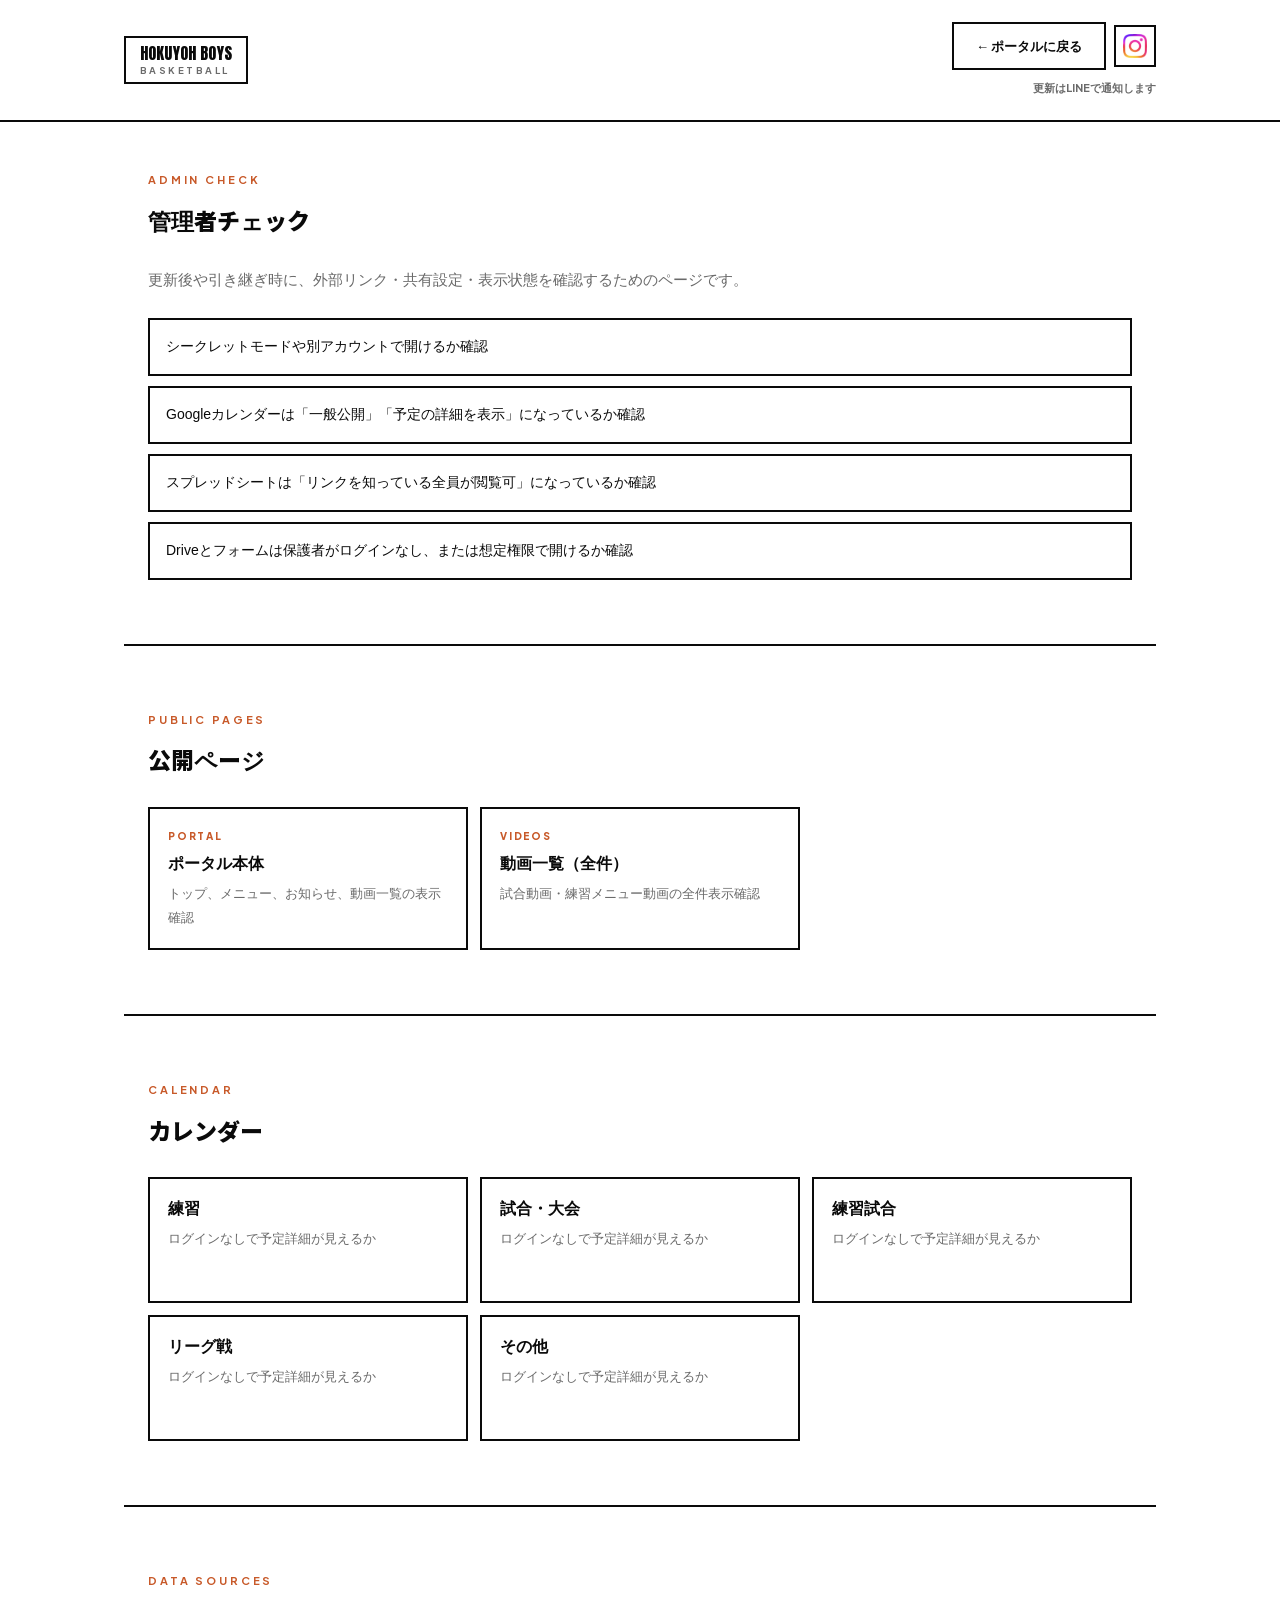
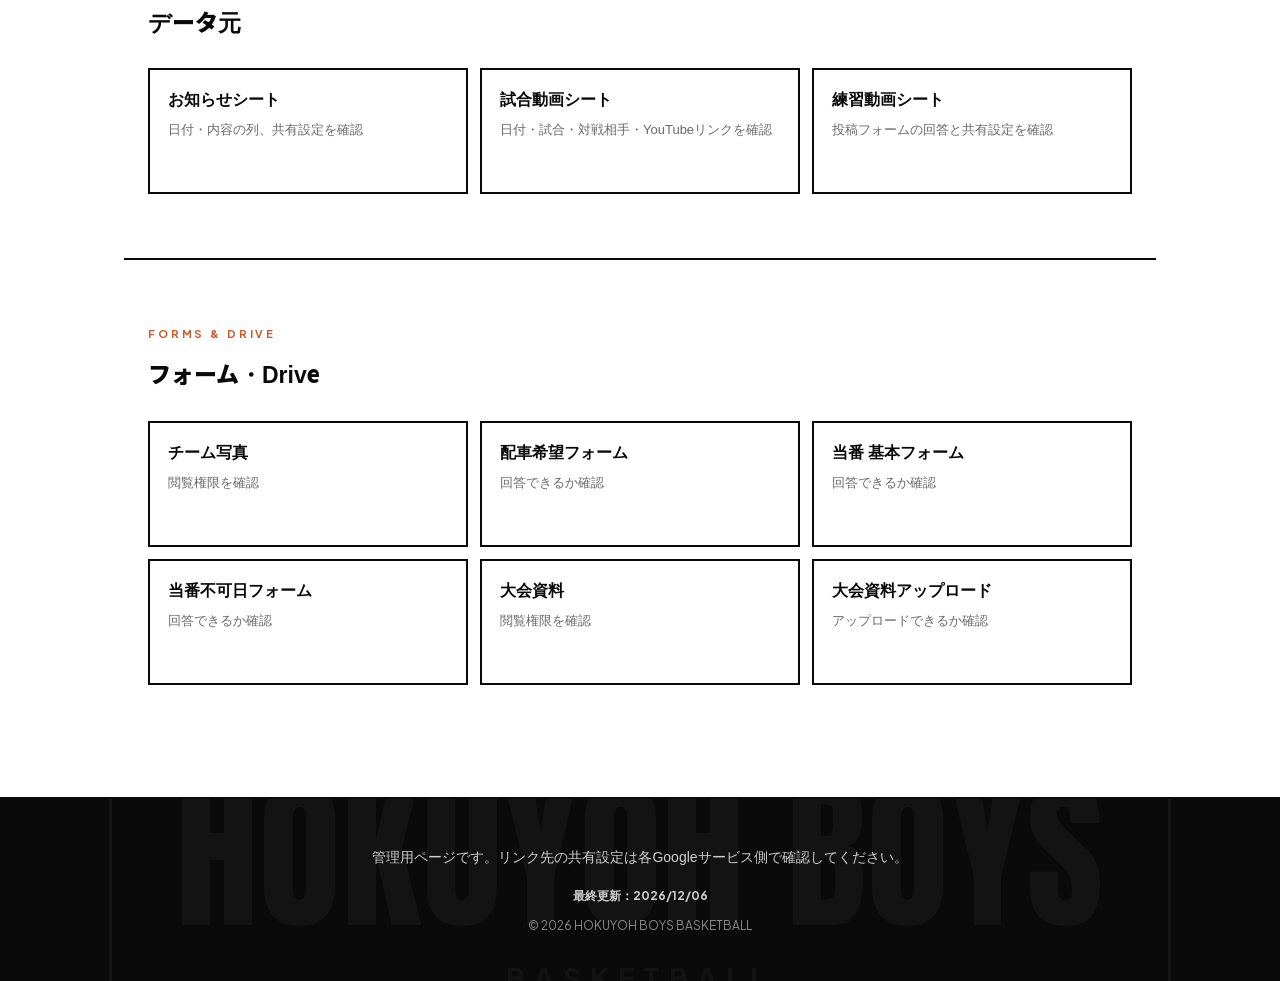
==== commit f3fee6b1: "Commit to main" ====
--- a/docs/admin-check.html
+++ b/docs/admin-check.html
@@ -24,7 +24,6 @@
     </div>
     <nav class="header__nav" aria-label="サイト内リンク">
       <a class="header__link jk" href="index.html">← ポータルに戻る</a>
-      <a class="header__line-link jk" href="#LINE_URL">LINE</a>
       <a class="header__icon-link" href="https://www.instagram.com/hokuyohboys?igsh=MXd3dXAxMHlmZWVmdQ==" target="_blank" rel="noopener" aria-label="Instagramを開く">
         <img src="assets/icons/instagram.png" alt="" aria-hidden="true">
       </a>
--- a/docs/style.css
+++ b/docs/style.css
@@ -178,20 +178,6 @@
   white-space: nowrap;
 }
 
-.header__line-link {
-  display: inline-flex;
-  align-items: center;
-  justify-content: center;
-  min-height: 42px;
-  padding: 8px 14px;
-  border: 2px solid #06c755;
-  background: #06c755;
-  color: #ffffff;
-  font-size: 13px;
-  font-weight: 900;
-  white-space: nowrap;
-}
-
 .header__icon-link {
   display: inline-flex;
   align-items: center;
@@ -222,11 +208,6 @@
   .header__icon-link:hover {
     background: var(--ink);
     color: var(--paper);
-  }
-
-  .header__line-link:hover {
-    background: #04a948;
-    border-color: #04a948;
   }
 }
 
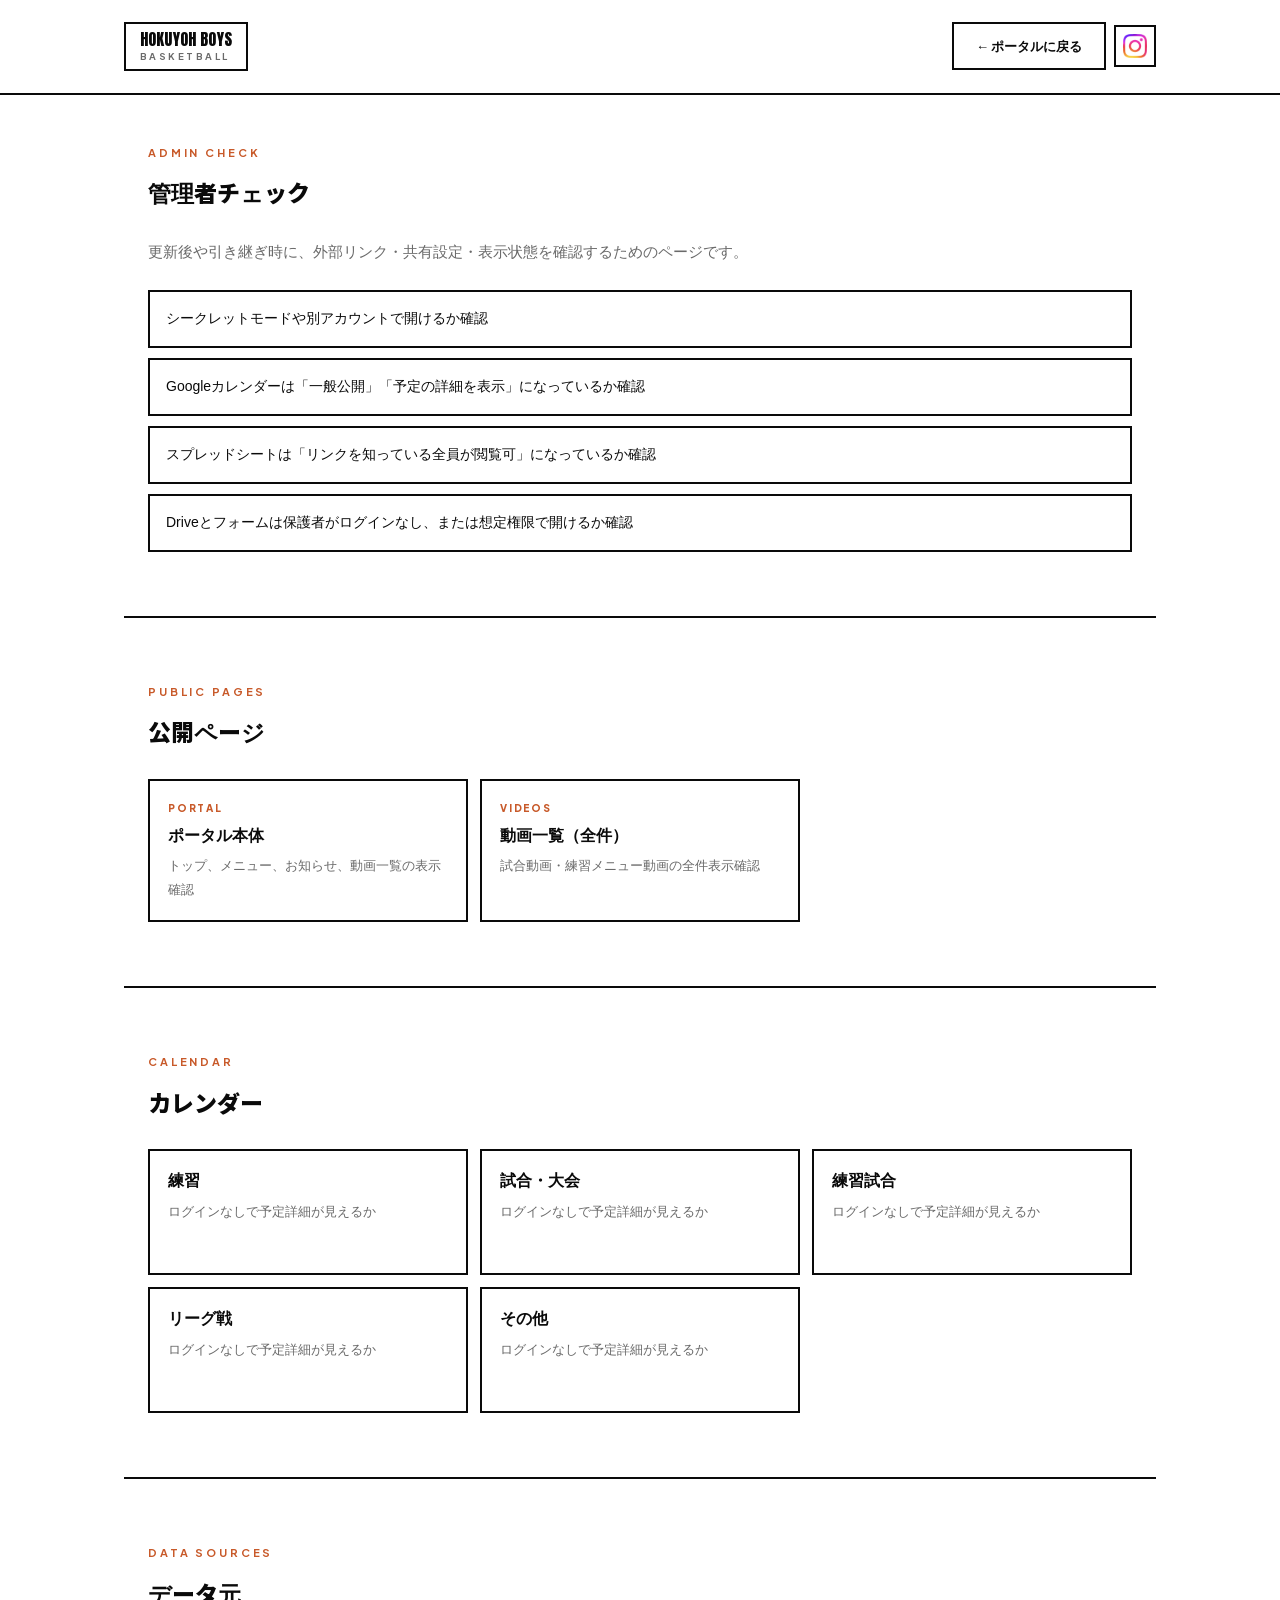
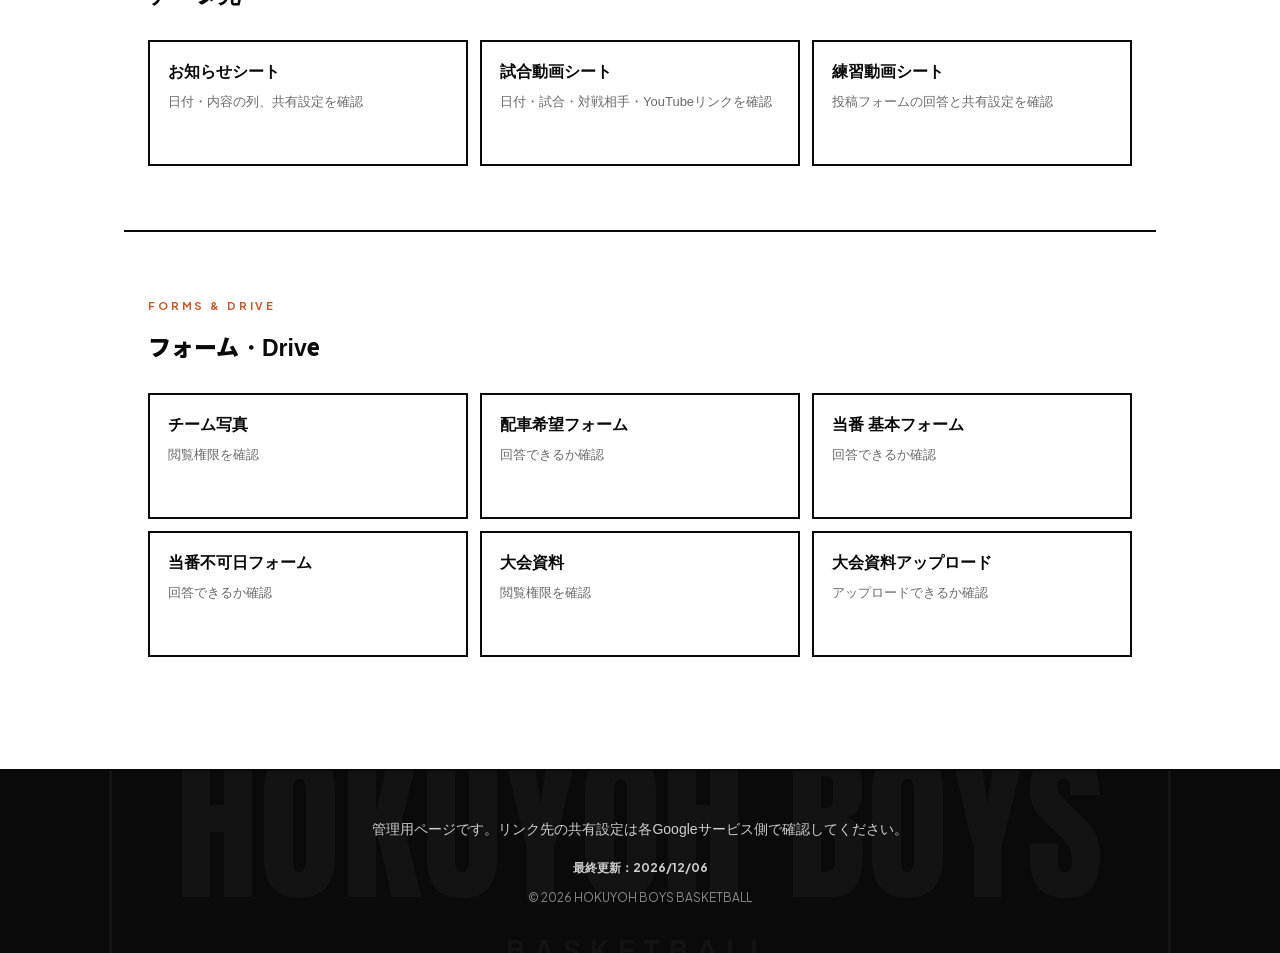
==== commit 84e65fe9: "commit" ====
--- a/docs/admin-check.html
+++ b/docs/admin-check.html
@@ -5,6 +5,7 @@
 <meta name="viewport" content="width=device-width, initial-scale=1.0">
 <meta name="robots" content="noindex, nofollow">
 <meta name="mobile-web-app-capable" content="yes">
+<meta name="theme-color" content="#ffffff">
 <meta name="apple-mobile-web-app-capable" content="yes">
 <meta name="apple-mobile-web-app-status-bar-style" content="default">
 <meta name="apple-mobile-web-app-title" content="北陽ポータル">
@@ -27,7 +28,6 @@
       <a class="header__icon-link" href="https://www.instagram.com/hokuyohboys?igsh=MXd3dXAxMHlmZWVmdQ==" target="_blank" rel="noopener" aria-label="Instagramを開く">
         <img src="assets/icons/instagram.png" alt="" aria-hidden="true">
       </a>
-      <span class="header__notice jk">更新はLINEで通知します</span>
     </nav>
   </div>
 </header>
@@ -134,7 +134,7 @@
   </div>
 </footer>
 
-<script src="site.js" defer></script>
+<script src="site.js?v=20260708d" defer></script>
 
 </body>
 </html>
--- a/docs/style.css
+++ b/docs/style.css
@@ -33,11 +33,6 @@
   --line: #0a0a0a;
   --tile-bg: #111111;
   --wm-opacity: 0.045;
-  --calendar-practice: #2563eb;
-  --calendar-game: #dc2626;
-  --calendar-scrimmage: #16a34a;
-  --calendar-league: #c85a2a;
-  --calendar-other: #6b7280;
 }
 
 * {
@@ -163,14 +158,19 @@
 }
 
 .header__nav {
+  display: grid;
+  grid-auto-flow: column;
+  grid-auto-columns: max-content;
+  align-items: center;
+  gap: 8px;
+  justify-content: flex-end;
+}
+
+.header__link {
   display: inline-flex;
   align-items: center;
-  gap: 8px;
-  flex-wrap: wrap;
-  justify-content: flex-end;
-}
-
-.header__link {
+  justify-content: center;
+  min-height: 42px;
   font-size: 13px;
   font-weight: 700;
   padding: 10px 22px;
@@ -193,14 +193,6 @@
   width: 24px;
   height: 24px;
   display: block;
-}
-
-.header__notice {
-  flex-basis: 100%;
-  color: var(--ink-soft);
-  font-size: 11px;
-  font-weight: 700;
-  text-align: right;
 }
 
 @media (hover: hover) and (pointer: fine) {
@@ -209,6 +201,42 @@
     background: var(--ink);
     color: var(--paper);
   }
+}
+
+@media (max-width: 560px) {
+  .header__inner {
+    display: grid;
+    grid-template-columns: 1fr;
+    align-items: start;
+    gap: 12px;
+    padding: 14px;
+  }
+
+  .brand__box {
+    width: fit-content;
+  }
+
+  .header__nav {
+    width: 100%;
+    grid-auto-flow: initial;
+    grid-auto-columns: initial;
+    grid-template-columns: repeat(auto-fit, minmax(0, 1fr));
+    justify-content: stretch;
+    gap: 8px;
+  }
+
+  .header__link {
+    min-height: 44px;
+    padding: 9px 8px;
+    font-size: 12px;
+    text-align: center;
+  }
+
+  .header__icon-link {
+    width: 100%;
+    height: 44px;
+  }
+
 }
 
 /* ===== ヒーロー ===== */
@@ -255,7 +283,7 @@
   font-size: 15px;
 }
 
-/* ===== 今週やること ===== */
+/* ===== トピックス ===== */
 .today {
   max-width: 1080px;
   margin: 0 auto;
@@ -361,6 +389,18 @@
   text-overflow: ellipsis;
   white-space: nowrap;
   border-bottom: 1px solid currentColor;
+}
+
+.today-video-list__type {
+  display: inline-flex;
+  align-items: center;
+  margin-right: 6px;
+  padding: 1px 5px;
+  border: 2px solid var(--line);
+  font-size: 9px;
+  font-weight: 900;
+  line-height: 1.2;
+  vertical-align: 1px;
 }
 
 .today__link {
@@ -455,6 +495,7 @@
 .menu__grid > .tile:nth-child(6) { animation-delay: 0.3s; }
 .menu__grid > .tile:nth-child(7) { animation-delay: 0.36s; }
 .menu__grid > .tile:nth-child(8) { animation-delay: 0.42s; }
+.menu__grid > .tile:nth-child(9) { animation-delay: 0.48s; }
 
 @media (hover: hover) and (pointer: fine) {
   .tile:hover {
@@ -572,12 +613,6 @@
   line-height: 1.15;
 }
 
-.calendar-chip--practice { --chip-color: var(--calendar-practice); }
-.calendar-chip--game { --chip-color: var(--calendar-game); }
-.calendar-chip--scrimmage { --chip-color: var(--calendar-scrimmage); }
-.calendar-chip--league { --chip-color: var(--calendar-league); }
-.calendar-chip--other { --chip-color: var(--calendar-other); }
-
 .btn {
   display: inline-flex;
   align-items: center;
@@ -599,11 +634,6 @@
 .btn--line {
   background: transparent;
   color: var(--ink);
-}
-
-.btn.calendar-chip {
-  border-color: var(--chip-color);
-  color: var(--chip-color);
 }
 
 @media (hover: hover) and (pointer: fine) {
@@ -677,6 +707,717 @@
   .columns { grid-template-columns: 1fr 1fr; }
 }
 
+/* ===== バスケを知る ===== */
+.guide-page {
+  background:
+    linear-gradient(90deg, rgba(10, 10, 10, 0.035) 1px, transparent 1px),
+    linear-gradient(180deg, rgba(10, 10, 10, 0.035) 1px, transparent 1px),
+    var(--paper);
+  background-size: 32px 32px;
+}
+
+.guide-hero {
+  max-width: 1080px;
+  margin: 0 auto;
+  padding: 72px 24px 44px;
+  border-bottom: 2px solid var(--line);
+}
+
+.guide-hero__content {
+  max-width: 760px;
+}
+
+.guide-hero__title {
+  margin: 0;
+  font-size: clamp(38px, 8vw, 78px);
+  line-height: 1.05;
+}
+
+.guide-hero__text {
+  max-width: 640px;
+  margin: 20px 0 0;
+  color: var(--ink-soft);
+  font-size: 16px;
+}
+
+.guide-hero__actions {
+  display: flex;
+  flex-wrap: wrap;
+  gap: 10px;
+  margin-top: 28px;
+}
+
+.guide-hero__actions .btn {
+  flex: 0 1 auto;
+  min-width: 138px;
+}
+
+.guide-hero__actions--left {
+  margin-top: 20px;
+}
+
+.guide-section {
+  max-width: 1080px;
+  margin: 0 auto;
+  padding: 52px 24px;
+  border-bottom: 2px solid var(--line);
+}
+
+.guide-section--muted {
+  border-bottom: none;
+}
+
+.guide-card-grid {
+  display: grid;
+  grid-template-columns: 1fr;
+  gap: 16px;
+}
+
+.guide-source-grid {
+  display: grid;
+  grid-template-columns: 1fr;
+  gap: 16px;
+}
+
+@media (min-width: 760px) {
+  .guide-source-grid {
+    grid-template-columns: repeat(2, minmax(0, 1fr));
+  }
+}
+
+@media (min-width: 680px) {
+  .guide-card-grid {
+    grid-template-columns: repeat(2, minmax(0, 1fr));
+  }
+}
+
+@media (min-width: 980px) {
+  .guide-card-grid {
+    grid-template-columns: repeat(4, minmax(0, 1fr));
+  }
+
+  .guide-card-grid--compact {
+    grid-template-columns: repeat(3, minmax(0, 1fr));
+  }
+}
+
+.guide-card,
+.guide-source-card,
+.guide-rule,
+.guide-watch,
+.guide-panel,
+.quiz-card {
+  border: 2px solid var(--line);
+  background: var(--paper);
+}
+
+.guide-source-card {
+  position: relative;
+  display: flex;
+  flex-direction: column;
+  gap: 10px;
+  min-height: 210px;
+  padding: 18px;
+  transition: transform 0.25s ease, box-shadow 0.25s ease;
+}
+
+.guide-source-card__number {
+  display: inline-flex;
+  align-items: center;
+  justify-content: center;
+  width: 42px;
+  height: 32px;
+  border: 2px solid var(--line);
+  background: var(--ink);
+  color: var(--paper);
+  font-size: 12px;
+  font-weight: 800;
+  line-height: 1;
+}
+
+.guide-source-card h3 {
+  margin: 0;
+  font-family: "Noto Sans JP", "Hiragino Sans", sans-serif;
+  font-size: 18px;
+  line-height: 1.45;
+}
+
+.guide-source-card p {
+  margin: 0;
+  color: var(--ink-soft);
+  font-size: 14px;
+  flex: 1;
+}
+
+.guide-source-card__link {
+  display: inline-flex;
+  align-items: center;
+  justify-content: center;
+  align-self: flex-start;
+  min-height: 36px;
+  padding: 7px 12px;
+  border: 2px solid var(--line);
+  font-size: 12px;
+  font-weight: 800;
+}
+
+.guide-source-card--pending .guide-source-card__link {
+  background: rgba(10, 10, 10, 0.06);
+}
+
+@media (hover: hover) and (pointer: fine) {
+  .guide-source-card:hover {
+    transform: translateY(-3px);
+    box-shadow: 0 14px 28px -14px rgba(10, 10, 10, 0.3);
+  }
+
+  .guide-source-card:hover .guide-source-card__link {
+    background: var(--ink);
+    color: var(--paper);
+  }
+}
+
+.guide-card {
+  padding: 18px;
+  min-height: 170px;
+}
+
+.guide-card h3,
+.guide-rule h3,
+.guide-watch h3,
+.quiz-card h3 {
+  margin: 0 0 8px;
+  font-family: "Noto Sans JP", "Hiragino Sans", sans-serif;
+  font-size: 17px;
+  line-height: 1.45;
+}
+
+.guide-card p,
+.guide-rule p,
+.guide-watch p,
+.guide-panel p,
+.quiz-card p {
+  margin: 0;
+  color: var(--ink-soft);
+  font-size: 14px;
+}
+
+.guide-rule-list {
+  display: grid;
+  gap: 12px;
+}
+
+.guide-rule {
+  display: grid;
+  grid-template-columns: auto 1fr;
+  gap: 14px;
+  padding: 16px;
+}
+
+.guide-rule__label {
+  display: inline-flex;
+  align-items: center;
+  justify-content: center;
+  width: 42px;
+  height: 42px;
+  border: 2px solid var(--line);
+  background: var(--ink);
+  color: var(--paper);
+  font-size: 12px;
+  font-weight: 800;
+  line-height: 1;
+}
+
+.guide-watch-grid {
+  display: grid;
+  grid-template-columns: 1fr;
+  gap: 16px;
+}
+
+@media (min-width: 780px) {
+  .guide-watch-grid {
+    grid-template-columns: repeat(3, minmax(0, 1fr));
+  }
+}
+
+.guide-watch,
+.guide-panel,
+.quiz-card {
+  padding: 20px;
+}
+
+.guide-check-list {
+  list-style: none;
+  margin: 18px 0 0;
+  padding: 0;
+  display: grid;
+  gap: 10px;
+}
+
+.guide-check-list li {
+  position: relative;
+  padding-left: 24px;
+  font-size: 14px;
+}
+
+.guide-check-list li::before {
+  content: "";
+  position: absolute;
+  left: 0;
+  top: 0.72em;
+  width: 10px;
+  height: 10px;
+  border: 2px solid var(--line);
+  background: var(--rust);
+  transform: translateY(-50%) rotate(45deg);
+}
+
+.quiz-list {
+  display: grid;
+  gap: 16px;
+}
+
+.quiz-card__choices {
+  display: flex;
+  flex-wrap: wrap;
+  gap: 8px;
+  margin-top: 16px;
+}
+
+.quiz-card__choices button {
+  appearance: none;
+  border: 2px solid var(--line);
+  background: var(--paper);
+  color: var(--ink);
+  padding: 10px 12px;
+  min-height: 44px;
+  font: inherit;
+  font-size: 13px;
+  font-weight: 800;
+  cursor: pointer;
+}
+
+.quiz-card__choices button.is-correct {
+  background: #0f5132;
+  color: #ffffff;
+}
+
+.quiz-card__choices button.is-wrong {
+  background: #b42318;
+  color: #ffffff;
+}
+
+.quiz-card__answer {
+  margin-top: 14px !important;
+  padding-top: 12px;
+  border-top: 1px solid var(--line);
+  color: var(--ink) !important;
+}
+
+@media (max-width: 560px) {
+  .guide-hero {
+    padding: 48px 16px 36px;
+  }
+
+  .guide-section {
+    padding: 42px 16px;
+  }
+
+  .guide-hero__actions .btn {
+    flex: 1 1 100%;
+  }
+
+  .guide-rule {
+    grid-template-columns: 1fr;
+  }
+
+  .quiz-card__choices button {
+    flex: 1 1 100%;
+  }
+}
+
+/* ===== ポータルコーチ：チャット風UI ===== */
+.coach-page {
+  background: var(--paper);
+}
+
+.coach-page .section__eyebrow {
+  letter-spacing: 0.18em;
+}
+
+.coach-main {
+  width: 100%;
+  max-width: 960px;
+  margin: 0 auto;
+  padding: 36px 20px 56px;
+}
+
+.coach-shell,
+.coach-mini-section {
+  border: 2px solid var(--line);
+  background: var(--paper);
+}
+
+.coach-shell {
+  padding: clamp(18px, 4vw, 30px);
+}
+
+.coach-intro {
+  display: grid;
+  grid-template-columns: 86px minmax(0, 1fr);
+  gap: 18px;
+  align-items: center;
+  padding-bottom: 22px;
+  border-bottom: 2px solid var(--line);
+}
+
+.coach-intro__icon {
+  width: 86px;
+  height: auto;
+  display: block;
+}
+
+.coach-title {
+  margin: 0;
+  font-family: "Hiragino Kaku Gothic ProN", "Hiragino Sans", "Yu Gothic", Meiryo, sans-serif;
+  font-size: clamp(30px, 7vw, 52px);
+  font-weight: 900;
+  line-height: 1.15;
+  letter-spacing: 0;
+}
+
+.coach-intro p {
+  margin: 8px 0 0;
+  color: var(--ink-soft);
+  font-size: 14px;
+}
+
+.coach-chat {
+  display: grid;
+  gap: 12px;
+  padding: 22px 0;
+}
+
+.coach-bubble {
+  display: flex;
+  flex-direction: column;
+  gap: 6px;
+  max-width: 760px;
+  padding: 14px 16px;
+  border: 2px solid var(--line);
+  font-size: 15px;
+  line-height: 1.7;
+}
+
+.coach-bubble strong {
+  font-size: 16px;
+}
+
+.coach-bubble--coach {
+  justify-self: start;
+  background: var(--paper);
+}
+
+.coach-bubble--answer {
+  justify-self: end;
+  background: var(--ink);
+  color: var(--paper);
+}
+
+.coach-step {
+  padding-top: 16px;
+  border-top: 2px solid var(--line);
+}
+
+.coach-step + .coach-step {
+  margin-top: 16px;
+}
+
+.coach-step__label {
+  margin: 0 0 10px;
+  color: var(--ink-soft);
+  font-size: 13px;
+  font-weight: 800;
+}
+
+.coach-topic-grid,
+.coach-question-grid {
+  display: grid;
+  grid-template-columns: repeat(2, minmax(0, 1fr));
+  gap: 10px;
+}
+
+.coach-topic-grid button,
+.coach-question-grid button {
+  appearance: none;
+  min-height: 48px;
+  padding: 10px 12px;
+  border: 2px solid var(--line);
+  background: var(--paper);
+  color: var(--ink);
+  font: inherit;
+  font-size: 14px;
+  font-weight: 800;
+  text-align: left;
+  cursor: pointer;
+  transition: background-color 0.2s ease, transform 0.2s ease;
+}
+
+.coach-topic-grid button {
+  background: var(--ink);
+  color: var(--paper);
+}
+
+.coach-topic-grid button.is-active,
+.coach-question-grid button.is-active {
+  background: var(--rust);
+  color: #ffffff;
+}
+
+.coach-question-empty {
+  grid-column: 1 / -1;
+  margin: 0;
+  padding: 14px 16px;
+  border: 2px solid var(--line);
+  color: var(--ink-soft);
+  font-size: 14px;
+}
+
+@media (hover: hover) and (pointer: fine) {
+  .coach-topic-grid button:hover,
+  .coach-question-grid button:hover {
+    transform: translateY(-2px);
+    background: rgba(10, 10, 10, 0.06);
+  }
+
+  .coach-topic-grid button:hover,
+  .coach-topic-grid button.is-active:hover,
+  .coach-question-grid button.is-active:hover {
+    background: var(--rust);
+    color: #ffffff;
+  }
+}
+
+.coach-mini-section {
+  margin-top: 20px;
+  padding: clamp(18px, 4vw, 26px);
+}
+
+.coach-section-head {
+  display: flex;
+  align-items: baseline;
+  justify-content: space-between;
+  gap: 12px;
+  margin-bottom: 16px;
+  border-bottom: 2px solid var(--line);
+  padding-bottom: 12px;
+}
+
+.coach-section-head h2 {
+  margin: 0;
+  font-size: 20px;
+  font-weight: 900;
+}
+
+.coach-quiz-row {
+  display: grid;
+  grid-template-columns: repeat(2, minmax(0, 1fr));
+  gap: 12px;
+}
+
+.coach-faq-note {
+  margin: 0 0 14px;
+  color: var(--ink-soft);
+  font-size: 14px;
+}
+
+.coach-faq-list {
+  display: grid;
+  gap: 10px;
+}
+
+.coach-faq-list details {
+  border: 2px solid var(--line);
+  background: var(--paper);
+}
+
+.coach-faq-list summary {
+  cursor: pointer;
+  padding: 13px 16px;
+  font-weight: 900;
+  line-height: 1.45;
+}
+
+.coach-faq-list details[open] summary {
+  border-bottom: 2px solid var(--line);
+}
+
+.coach-faq-list p {
+  margin: 0;
+  padding: 12px 16px 0;
+  color: var(--ink-soft);
+  font-size: 14px;
+  line-height: 1.8;
+}
+
+.coach-faq-list p:last-child {
+  padding-bottom: 14px;
+}
+
+.coach-faq-list .coach-faq-source {
+  color: var(--ink-muted);
+  font-size: 12px;
+  font-weight: 700;
+}
+
+.coach-court-preview {
+  padding: 14px 16px 16px;
+}
+
+.coach-court-preview img {
+  display: block;
+  width: 100%;
+  height: auto;
+  border: 2px solid var(--line);
+  background: var(--paper);
+}
+
+.coach-court-preview .btn {
+  margin-top: 10px;
+  width: 100%;
+}
+
+.coach-quiz-toolbar {
+  display: flex;
+  align-items: center;
+  justify-content: space-between;
+  gap: 12px;
+  margin-bottom: 14px;
+}
+
+.coach-quiz-toolbar p {
+  margin: 0;
+  color: var(--ink-soft);
+  font-size: 14px;
+}
+
+.coach-quiz-toolbar .btn {
+  flex: 0 0 auto;
+  min-width: 112px;
+}
+
+.coach-quiz-card {
+  border: 2px solid var(--line);
+  padding: 16px;
+}
+
+.coach-quiz-card__category {
+  display: inline-flex;
+  align-items: center;
+  min-height: 26px;
+  padding: 3px 8px;
+  margin-bottom: 10px;
+  border: 2px solid var(--line);
+  background: var(--ink);
+  color: var(--paper);
+  font-size: 11px;
+  font-weight: 900;
+  line-height: 1;
+}
+
+.coach-quiz-card h3 {
+  margin: 0 0 12px;
+  font-size: 15px;
+  line-height: 1.5;
+}
+
+.coach-quiz-loading {
+  grid-column: 1 / -1;
+  margin: 0;
+  padding: 16px;
+  border: 2px solid var(--line);
+  color: var(--ink-soft);
+  font-size: 14px;
+}
+
+.coach-source-list {
+  display: grid;
+  grid-template-columns: repeat(2, minmax(0, 1fr));
+  gap: 10px;
+}
+
+.coach-source-list a {
+  display: grid;
+  grid-template-columns: auto minmax(0, 1fr);
+  align-items: center;
+  gap: 10px;
+  min-height: 48px;
+  padding: 10px 12px;
+  border: 2px solid var(--line);
+  font-size: 14px;
+  font-weight: 800;
+}
+
+.coach-source-list strong {
+  display: inline-flex;
+  align-items: center;
+  justify-content: center;
+  width: 34px;
+  height: 28px;
+  background: var(--ink);
+  color: var(--paper);
+  font-size: 11px;
+}
+
+.coach-source-list span {
+  min-width: 0;
+}
+
+@media (max-width: 640px) {
+  .coach-main {
+    padding: 22px 14px 42px;
+  }
+
+  .coach-intro {
+    grid-template-columns: 70px minmax(0, 1fr);
+    gap: 12px;
+  }
+
+  .coach-intro__icon {
+    width: 70px;
+  }
+
+  .coach-bubble {
+    max-width: 100%;
+    font-size: 14px;
+  }
+
+  .coach-topic-grid,
+  .coach-question-grid,
+  .coach-quiz-row,
+  .coach-source-list {
+    grid-template-columns: 1fr;
+  }
+
+  .coach-quiz-toolbar {
+    align-items: stretch;
+    flex-direction: column;
+  }
+
+  .coach-quiz-toolbar .btn {
+    width: 100%;
+  }
+
+  .coach-topic-grid button,
+  .coach-question-grid button {
+    text-align: center;
+  }
+
+  .coach-section-head {
+    display: block;
+  }
+}
+
 /* 今後の予定（手入力）・お知らせ（スプレッドシート自動表示）共通のリスト */
 .info-list {
   list-style: none;
@@ -709,36 +1450,6 @@
   font-weight: 700;
   font-variant-numeric: tabular-nums;
   font-family: "Plus Jakarta Sans", -apple-system, "Helvetica Neue", Arial, sans-serif;
-}
-
-.date-label--practice,
-.info-list__date--practice {
-  border-color: var(--calendar-practice);
-  color: var(--calendar-practice);
-}
-
-.date-label--game,
-.info-list__date--game {
-  border-color: var(--calendar-game);
-  color: var(--calendar-game);
-}
-
-.date-label--scrimmage,
-.info-list__date--scrimmage {
-  border-color: var(--calendar-scrimmage);
-  color: var(--calendar-scrimmage);
-}
-
-.date-label--league,
-.info-list__date--league {
-  border-color: var(--calendar-league);
-  color: var(--calendar-league);
-}
-
-.date-label--other,
-.info-list__date--other {
-  border-color: var(--calendar-other);
-  color: var(--calendar-other);
 }
 
 .info-list__tag {
@@ -815,6 +1526,18 @@
   font-size: 14.5px;
 }
 
+.video-item__category {
+  display: inline-flex;
+  align-items: center;
+  margin-right: 8px;
+  padding: 2px 7px;
+  border: 2px solid var(--line);
+  font-size: 10px;
+  font-weight: 900;
+  line-height: 1.3;
+  vertical-align: 1px;
+}
+
 .video-item__link {
   flex-shrink: 0;
   font-size: 13px;
@@ -845,6 +1568,95 @@
   padding-block: 12px;
 }
 
+.video-tournament {
+  list-style: none;
+  margin: 0 0 12px;
+  padding: 0;
+  border: 2px solid var(--line);
+}
+
+.video-tournament details {
+  background: var(--paper);
+}
+
+.video-tournament summary {
+  display: flex;
+  align-items: center;
+  justify-content: space-between;
+  gap: 12px;
+  padding: 12px 14px;
+  cursor: pointer;
+}
+
+.video-tournament summary::marker {
+  color: var(--ink);
+}
+
+.video-tournament__title {
+  font-size: 15px;
+}
+
+.video-tournament__count {
+  flex-shrink: 0;
+  padding: 3px 7px;
+  border: 2px solid var(--line);
+  font-size: 11px;
+  font-weight: 900;
+}
+
+.video-tournament .video-list--grouped {
+  padding: 0 14px 8px;
+}
+
+.video-filter {
+  display: flex;
+  flex-wrap: wrap;
+  gap: 8px;
+  margin: -6px 0 18px;
+}
+
+.video-filter__button {
+  appearance: none;
+  border: 2px solid var(--line);
+  background: var(--paper);
+  color: var(--ink);
+  padding: 8px 12px;
+  font-size: 12px;
+  font-weight: 800;
+  cursor: pointer;
+}
+
+.video-filter__button.is-active {
+  background: var(--ink);
+  color: var(--paper);
+}
+
+.video-mode-nav {
+  display: flex;
+  flex-wrap: wrap;
+  gap: 8px;
+  max-width: 1080px;
+  margin: 0 auto;
+  padding: 40px 24px 0;
+}
+
+.video-mode-nav__button {
+  display: inline-flex;
+  align-items: center;
+  justify-content: center;
+  border: 2px solid var(--line);
+  background: var(--paper);
+  color: var(--ink);
+  padding: 10px 14px;
+  font-size: 13px;
+  font-weight: 800;
+}
+
+.video-mode-nav__button.is-active {
+  background: var(--ink);
+  color: var(--paper);
+}
+
 .video-list__loading {
   padding: 10px 0;
   color: var(--ink-soft);
@@ -861,6 +1673,17 @@
   margin: 0;
   font-size: 13px;
   color: var(--ink-soft);
+}
+
+.video-list__actions {
+  display: flex;
+  flex-wrap: wrap;
+  gap: 8px;
+  margin-top: 12px;
+}
+
+.video-list__actions .btn {
+  flex: 0 1 auto;
 }
 
 /* ===== 管理者チェックページ ===== */
